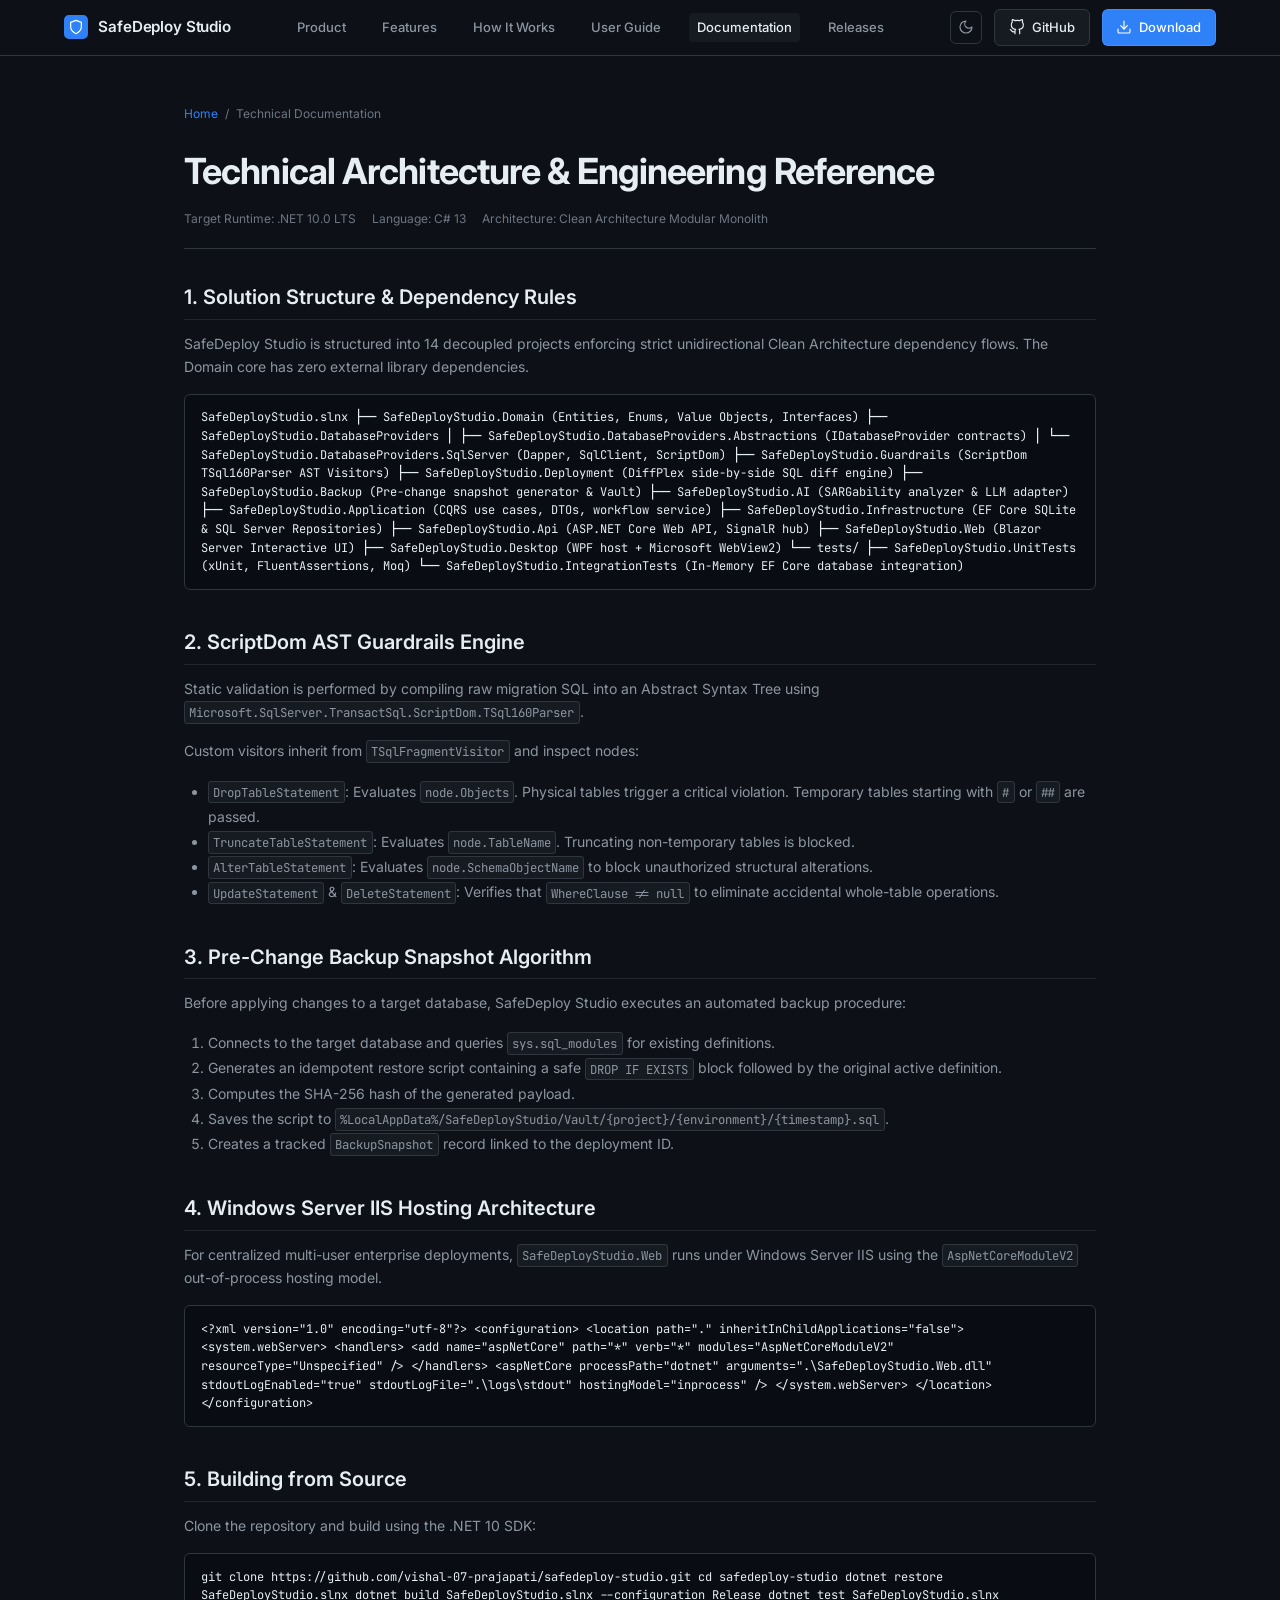
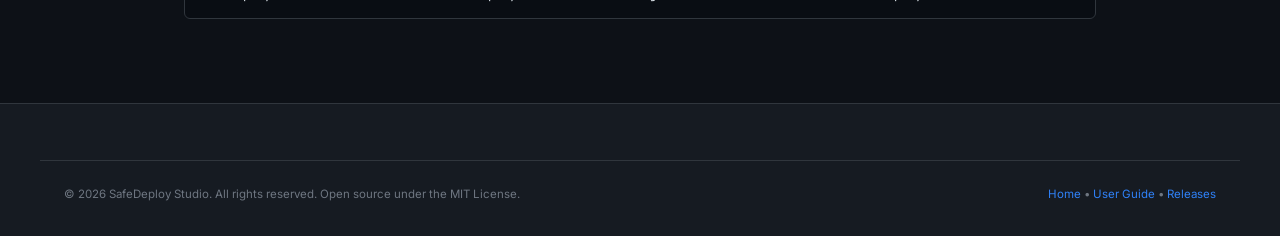
==== docs.html @ 8050bd9c "feat(ui): complete enterprise redesign of SafeDeploy Studio website with user guide, docs, and relea" ====
<!DOCTYPE html>
<html lang="en" data-theme="dark">
<head>
    <meta charset="UTF-8">
    <meta name="viewport" content="width=device-width, initial-scale=1.0">
    <title>SafeDeploy Studio — Technical Architecture & Specifications</title>
    <meta name="description" content="Technical architecture, AST visitor engine, database provider abstraction, and IIS hosting guide for SafeDeploy Studio.">
    <link rel="stylesheet" href="styles.css">
    <link rel="preconnect" href="https://fonts.googleapis.com">
    <link rel="preconnect" href="https://fonts.gstatic.com" crossorigin>
    <link href="https://fonts.googleapis.com/css2?family=Inter:wght@400;500;600;700&family=JetBrains+Mono:wght@400;500;600&display=swap" rel="stylesheet">
</head>
<body>

    <!-- Header Navigation -->
    <header class="navbar">
        <div class="container nav-container">
            <a href="index.html" class="nav-brand">
                <div class="nav-brand-icon">
                    <svg class="icon" viewBox="0 0 24 24"><path d="M12 22s8-4 8-10V5l-8-3-8 3v7c0 6 8 10 8 10z"/></svg>
                </div>
                <span>SafeDeploy Studio</span>
            </a>

            <nav class="nav-links">
                <a href="index.html#overview" class="nav-link">Product</a>
                <a href="index.html#features" class="nav-link">Features</a>
                <a href="index.html#workflow" class="nav-link">How It Works</a>
                <a href="user-guide.html" class="nav-link">User Guide</a>
                <a href="docs.html" class="nav-link active">Documentation</a>
                <a href="releases.html" class="nav-link">Releases</a>
            </nav>

            <div class="nav-actions">
                <button id="themeToggle" class="btn btn-icon" aria-label="Toggle theme">
                    <svg class="icon theme-icon-dark" viewBox="0 0 24 24"><path d="M12 3a6 6 0 0 0 9 9 9 9 0 1 1-9-9Z"/></svg>
                    <svg class="icon theme-icon-light" style="display: none;" viewBox="0 0 24 24"><circle cx="12" cy="12" r="4"/><path d="M12 2v2M12 20v2M4.93 4.93l1.41 1.41M17.66 17.66l1.41 1.41M2 12h2M20 12h2M6.34 17.66l-1.41 1.41M19.07 4.93l-1.41 1.41"/></svg>
                </button>
                <a href="https://github.com/vishal-07-prajapati/safedeploy-studio" target="_blank" rel="noopener noreferrer" class="btn btn-secondary">
                    <svg class="icon" viewBox="0 0 24 24"><path d="M9 19c-5 1.5-5-2.5-7-3m14 6v-3.87a3.37 3.37 0 0 0-.94-2.61c3.14-.35 6.44-1.54 6.44-7A5.44 5.44 0 0 0 20 4.77 5.07 5.07 0 0 0 19.91 1S18.73.65 16 2.48a13.38 13.38 0 0 0-7 0C6.27.65 5.09 1 5.09 1A5.07 5.07 0 0 0 5 4.77a5.44 5.44 0 0 0-1.5 3.78c0 5.42 3.3 6.61 6.44 7A3.37 3.37 0 0 0 9 18.13V22"/></svg>
                    <span>GitHub</span>
                </a>
                <a href="releases.html" class="btn btn-primary">
                    <svg class="icon" viewBox="0 0 24 24"><path d="M21 15v4a2 2 0 0 1-2 2H5a2 2 0 0 1-2-2v-4"/><polyline points="7 10 12 15 17 10"/><line x1="12" y1="15" x2="12" y2="3"/></svg>
                    <span>Download</span>
                </a>
            </div>
        </div>
    </header>

    <!-- Main Container -->
    <div class="container" style="padding: 3rem 1.5rem; max-width: 960px;">
        <div class="breadcrumbs">
            <a href="index.html">Home</a>
            <span>/</span>
            <span>Technical Documentation</span>
        </div>

        <h1 class="article-title" style="font-size: 2.25rem;">Technical Architecture & Engineering Reference</h1>
        <div class="article-meta">
            <span>Target Runtime: .NET 10.0 LTS</span>
            <span>Language: C# 13</span>
            <span>Architecture: Clean Architecture Modular Monolith</span>
        </div>

        <!-- Section 1 -->
        <section id="architecture" class="article-section">
            <h2 class="article-h2">1. Solution Structure & Dependency Rules</h2>
            <p class="article-p">
                SafeDeploy Studio is structured into 14 decoupled projects enforcing strict unidirectional Clean Architecture dependency flows. The Domain core has zero external library dependencies.
            </p>
            <div class="code-block">
SafeDeployStudio.slnx
├── SafeDeployStudio.Domain                   (Entities, Enums, Value Objects, Interfaces)
├── SafeDeployStudio.DatabaseProviders
│   ├── SafeDeployStudio.DatabaseProviders.Abstractions (IDatabaseProvider contracts)
│   └── SafeDeployStudio.DatabaseProviders.SqlServer    (Dapper, SqlClient, ScriptDom)
├── SafeDeployStudio.Guardrails               (ScriptDom TSql160Parser AST Visitors)
├── SafeDeployStudio.Deployment               (DiffPlex side-by-side SQL diff engine)
├── SafeDeployStudio.Backup                   (Pre-change snapshot generator & Vault)
├── SafeDeployStudio.AI                       (SARGability analyzer & LLM adapter)
├── SafeDeployStudio.Application              (CQRS use cases, DTOs, workflow service)
├── SafeDeployStudio.Infrastructure           (EF Core SQLite & SQL Server Repositories)
├── SafeDeployStudio.Api                      (ASP.NET Core Web API, SignalR hub)
├── SafeDeployStudio.Web                      (Blazor Server Interactive UI)
├── SafeDeployStudio.Desktop                  (WPF host + Microsoft WebView2)
└── tests/
    ├── SafeDeployStudio.UnitTests            (xUnit, FluentAssertions, Moq)
    └── SafeDeployStudio.IntegrationTests     (In-Memory EF Core database integration)
            </div>
        </section>

        <!-- Section 2 -->
        <section id="guardrails" class="article-section">
            <h2 class="article-h2">2. ScriptDom AST Guardrails Engine</h2>
            <p class="article-p">
                Static validation is performed by compiling raw migration SQL into an Abstract Syntax Tree using <code>Microsoft.SqlServer.TransactSql.ScriptDom.TSql160Parser</code>.
            </p>
            <p class="article-p">
                Custom visitors inherit from <code>TSqlFragmentVisitor</code> and inspect nodes:
            </p>
            <ul style="margin-left: 1.5rem; color: var(--color-fg-muted); line-height: 1.8; margin-bottom: 1rem;">
                <li><code>DropTableStatement</code>: Evaluates <code>node.Objects</code>. Physical tables trigger a critical violation. Temporary tables starting with <code>#</code> or <code>##</code> are passed.</li>
                <li><code>TruncateTableStatement</code>: Evaluates <code>node.TableName</code>. Truncating non-temporary tables is blocked.</li>
                <li><code>AlterTableStatement</code>: Evaluates <code>node.SchemaObjectName</code> to block unauthorized structural alterations.</li>
                <li><code>UpdateStatement</code> & <code>DeleteStatement</code>: Verifies that <code>WhereClause != null</code> to eliminate accidental whole-table operations.</li>
            </ul>
        </section>

        <!-- Section 3 -->
        <section id="vault" class="article-section">
            <h2 class="article-h2">3. Pre-Change Backup Snapshot Algorithm</h2>
            <p class="article-p">
                Before applying changes to a target database, SafeDeploy Studio executes an automated backup procedure:
            </p>
            <ol style="margin-left: 1.5rem; color: var(--color-fg-muted); line-height: 1.8; margin-bottom: 1rem;">
                <li>Connects to the target database and queries <code>sys.sql_modules</code> for existing definitions.</li>
                <li>Generates an idempotent restore script containing a safe <code>DROP IF EXISTS</code> block followed by the original active definition.</li>
                <li>Computes the SHA-256 hash of the generated payload.</li>
                <li>Saves the script to <code>%LocalAppData%/SafeDeployStudio/Vault/{project}/{environment}/{timestamp}.sql</code>.</li>
                <li>Creates a tracked <code>BackupSnapshot</code> record linked to the deployment ID.</li>
            </ol>
        </section>

        <!-- Section 4 -->
        <section id="iis" class="article-section">
            <h2 class="article-h2">4. Windows Server IIS Hosting Architecture</h2>
            <p class="article-p">
                For centralized multi-user enterprise deployments, <code>SafeDeployStudio.Web</code> runs under Windows Server IIS using the <code>AspNetCoreModuleV2</code> out-of-process hosting model.
            </p>
            <div class="code-block">
&lt;?xml version="1.0" encoding="utf-8"?&gt;
&lt;configuration&gt;
  &lt;location path="." inheritInChildApplications="false"&gt;
    &lt;system.webServer&gt;
      &lt;handlers&gt;
        &lt;add name="aspNetCore" path="*" verb="*" modules="AspNetCoreModuleV2" resourceType="Unspecified" /&gt;
      &lt;/handlers&gt;
      &lt;aspNetCore processPath="dotnet"
                  arguments=".\SafeDeployStudio.Web.dll"
                  stdoutLogEnabled="true"
                  stdoutLogFile=".\logs\stdout"
                  hostingModel="inprocess" /&gt;
    &lt;/system.webServer&gt;
  &lt;/location&gt;
&lt;/configuration&gt;
            </div>
        </section>

        <!-- Section 5 -->
        <section id="build" class="article-section">
            <h2 class="article-h2">5. Building from Source</h2>
            <p class="article-p">
                Clone the repository and build using the .NET 10 SDK:
            </p>
            <div class="code-block">
git clone https://github.com/vishal-07-prajapati/safedeploy-studio.git
cd safedeploy-studio
dotnet restore SafeDeployStudio.slnx
dotnet build SafeDeployStudio.slnx --configuration Release
dotnet test SafeDeployStudio.slnx
            </div>
        </section>
    </div>

    <!-- Footer -->
    <footer class="footer">
        <div class="container footer-bottom">
            <span>&copy; 2026 SafeDeploy Studio. All rights reserved. Open source under the MIT License.</span>
            <span><a href="index.html">Home</a> &bull; <a href="user-guide.html">User Guide</a> &bull; <a href="releases.html">Releases</a></span>
        </div>
    </footer>

    <script src="app.js"></script>
</body>
</html>
---- styles.css ----
/* SafeDeploy Studio — Enterprise Developer Design System */
:root {
    --color-canvas-default: #0d1117;
    --color-canvas-subtle: #161b22;
    --color-canvas-inset: #090d13;
    --color-canvas-elevated: #21262d;
    --color-border-default: #30363d;
    --color-border-muted: #21262d;
    --color-border-subtle: rgba(240, 246, 252, 0.1);
    
    --color-fg-default: #e6edf3;
    --color-fg-muted: #8d96a0;
    --color-fg-subtle: #6e7681;
    
    --color-accent-emphasis: #2f81f7;
    --color-accent-hover: #1f6feb;
    --color-accent-subtle: rgba(56, 139, 253, 0.12);
    
    --color-success-fg: #3fb950;
    --color-success-subtle: rgba(63, 185, 80, 0.12);
    --color-attention-fg: #d29922;
    --color-attention-subtle: rgba(210, 153, 34, 0.12);
    --color-danger-fg: #f85149;
    --color-danger-subtle: rgba(248, 81, 73, 0.12);
    
    --font-sans: 'Inter', -apple-system, BlinkMacSystemFont, "Segoe UI", "Noto Sans", Helvetica, Arial, sans-serif;
    --font-mono: 'Cascadia Code', 'JetBrains Mono', Consolas, "SFMono-Regular", Menlo, monospace;
    
    --header-height: 56px;
    --sidebar-width: 280px;
    --container-max: 1200px;
}

[data-theme="light"] {
    --color-canvas-default: #ffffff;
    --color-canvas-subtle: #f6f8fa;
    --color-canvas-inset: #edf0f4;
    --color-canvas-elevated: #ffffff;
    --color-border-default: #d0d7de;
    --color-border-muted: #eaeef2;
    --color-border-subtle: rgba(31, 35, 40, 0.1);
    
    --color-fg-default: #1f2328;
    --color-fg-muted: #656d76;
    --color-fg-subtle: #8c959f;
    
    --color-accent-emphasis: #0969da;
    --color-accent-hover: #085cc4;
    --color-accent-subtle: rgba(9, 105, 218, 0.1);
    
    --color-success-fg: #1a7f37;
    --color-success-subtle: rgba(26, 127, 55, 0.12);
    --color-attention-fg: #9a6700;
    --color-attention-subtle: rgba(154, 103, 0, 0.12);
    --color-danger-fg: #cf222e;
    --color-danger-subtle: rgba(207, 34, 46, 0.12);
}

* {
    box-sizing: border-box;
    margin: 0;
    padding: 0;
}

body {
    font-family: var(--font-sans);
    background-color: var(--color-canvas-default);
    color: var(--color-fg-default);
    font-size: 14px;
    line-height: 1.6;
    -webkit-font-smoothing: antialiased;
}

a {
    color: var(--color-accent-emphasis);
    text-decoration: none;
    transition: color 0.15s ease;
}
a:hover {
    color: var(--color-accent-hover);
}

.container {
    max-width: var(--container-max);
    margin: 0 auto;
    padding: 0 1.5rem;
}

/* Icons styling */
.icon {
    display: inline-flex;
    align-items: center;
    justify-content: center;
    width: 16px;
    height: 16px;
    stroke: currentColor;
    stroke-width: 1.75;
    stroke-linecap: round;
    stroke-linejoin: round;
    fill: none;
    vertical-align: -0.125em;
    flex-shrink: 0;
}

.icon-lg {
    width: 20px;
    height: 20px;
}

.icon-xl {
    width: 24px;
    height: 24px;
}

/* Top Navigation Bar */
.navbar {
    position: sticky;
    top: 0;
    z-index: 1000;
    height: var(--header-height);
    background-color: var(--color-canvas-default);
    border-bottom: 1px solid var(--color-border-default);
    display: flex;
    align-items: center;
}

.nav-container {
    display: flex;
    align-items: center;
    justify-content: space-between;
    width: 100%;
}

.nav-brand {
    display: flex;
    align-items: center;
    gap: 0.65rem;
    font-weight: 600;
    font-size: 0.95rem;
    color: var(--color-fg-default);
    letter-spacing: -0.01em;
}

.nav-brand-icon {
    width: 24px;
    height: 24px;
    border-radius: 5px;
    background: var(--color-accent-emphasis);
    color: white;
    display: flex;
    align-items: center;
    justify-content: center;
}

.nav-links {
    display: flex;
    align-items: center;
    gap: 1.25rem;
}

.nav-link {
    font-size: 13px;
    font-weight: 500;
    color: var(--color-fg-muted);
    padding: 0.25rem 0.5rem;
    border-radius: 4px;
    transition: all 0.15s ease;
}

.nav-link:hover, .nav-link.active {
    color: var(--color-fg-default);
    background-color: var(--color-canvas-subtle);
}

.nav-actions {
    display: flex;
    align-items: center;
    gap: 0.75rem;
}

/* Buttons */
.btn {
    display: inline-flex;
    align-items: center;
    gap: 0.45rem;
    padding: 0.45rem 0.85rem;
    font-size: 13px;
    font-weight: 500;
    border-radius: 6px;
    border: 1px solid transparent;
    cursor: pointer;
    transition: all 0.15s ease;
    white-space: nowrap;
}

.btn-primary {
    background-color: var(--color-accent-emphasis);
    color: #ffffff;
    border-color: rgba(255, 255, 255, 0.1);
}
.btn-primary:hover {
    background-color: var(--color-accent-hover);
    color: #ffffff;
}

.btn-secondary {
    background-color: var(--color-canvas-subtle);
    border-color: var(--color-border-default);
    color: var(--color-fg-default);
}
.btn-secondary:hover {
    background-color: var(--color-canvas-elevated);
    border-color: var(--color-fg-subtle);
}

.btn-icon {
    padding: 0.45rem;
    border-radius: 6px;
    background: transparent;
    border: 1px solid var(--color-border-default);
    color: var(--color-fg-muted);
}
.btn-icon:hover {
    color: var(--color-fg-default);
    background-color: var(--color-canvas-subtle);
}

/* Badges */
.badge {
    display: inline-flex;
    align-items: center;
    gap: 0.35rem;
    padding: 0.15rem 0.5rem;
    font-size: 11px;
    font-weight: 600;
    border-radius: 4px;
    border: 1px solid transparent;
    text-transform: uppercase;
    letter-spacing: 0.03em;
}

.badge-neutral {
    background-color: var(--color-canvas-subtle);
    border-color: var(--color-border-default);
    color: var(--color-fg-muted);
}

.badge-info {
    background-color: var(--color-accent-subtle);
    border-color: rgba(47, 129, 247, 0.3);
    color: var(--color-accent-emphasis);
}

.badge-success {
    background-color: var(--color-success-subtle);
    border-color: rgba(63, 185, 80, 0.3);
    color: var(--color-success-fg);
}

.badge-danger {
    background-color: var(--color-danger-subtle);
    border-color: rgba(248, 81, 73, 0.3);
    color: var(--color-danger-fg);
}

.badge-attention {
    background-color: var(--color-attention-subtle);
    border-color: rgba(210, 153, 34, 0.3);
    color: var(--color-attention-fg);
}

/* Hero Section */
.hero-section {
    padding: 4.5rem 0 3.5rem;
    border-bottom: 1px solid var(--color-border-default);
}

.hero-grid {
    display: grid;
    grid-template-columns: 1.05fr 0.95fr;
    gap: 3rem;
    align-items: center;
}

.hero-tagline {
    font-size: 11.5px;
    font-weight: 600;
    color: var(--color-accent-emphasis);
    text-transform: uppercase;
    letter-spacing: 0.08em;
    margin-bottom: 0.75rem;
    display: flex;
    align-items: center;
    gap: 0.4rem;
}

.hero-heading {
    font-size: 2.35rem;
    font-weight: 700;
    line-height: 1.2;
    letter-spacing: -0.025em;
    color: var(--color-fg-default);
    margin-bottom: 1rem;
}

.hero-description {
    font-size: 15px;
    color: var(--color-fg-muted);
    line-height: 1.6;
    margin-bottom: 1.75rem;
}

.hero-buttons {
    display: flex;
    align-items: center;
    gap: 0.75rem;
    margin-bottom: 1.5rem;
}

.hero-meta {
    display: flex;
    align-items: center;
    gap: 1.5rem;
    font-size: 12px;
    color: var(--color-fg-subtle);
}

.hero-meta-item {
    display: flex;
    align-items: center;
    gap: 0.4rem;
}

/* Realistic Developer Frame Preview */
.ide-frame {
    background-color: var(--color-canvas-subtle);
    border: 1px solid var(--color-border-default);
    border-radius: 8px;
    overflow: hidden;
    box-shadow: 0 16px 36px rgba(0, 0, 0, 0.35);
    font-size: 12px;
}

.ide-header {
    background-color: var(--color-canvas-inset);
    border-bottom: 1px solid var(--color-border-default);
    padding: 0.5rem 0.85rem;
    display: flex;
    align-items: center;
    justify-content: space-between;
}

.ide-tabs {
    display: flex;
    align-items: center;
    gap: 0.25rem;
}

.ide-tab {
    padding: 0.3rem 0.65rem;
    border-radius: 4px;
    font-size: 11.5px;
    font-family: var(--font-mono);
    color: var(--color-fg-muted);
    background: transparent;
    display: flex;
    align-items: center;
    gap: 0.4rem;
}

.ide-tab.active {
    background-color: var(--color-canvas-subtle);
    color: var(--color-fg-default);
    border: 1px solid var(--color-border-default);
    border-bottom: none;
}

.ide-body {
    padding: 1rem;
    font-family: var(--font-mono);
    font-size: 11.5px;
    line-height: 1.55;
    background-color: var(--color-canvas-inset);
    overflow-x: auto;
}

.ide-status-bar {
    background-color: var(--color-canvas-inset);
    border-top: 1px solid var(--color-border-default);
    padding: 0.35rem 0.85rem;
    display: flex;
    align-items: center;
    justify-content: space-between;
    font-size: 11px;
    color: var(--color-fg-subtle);
}

/* Section Headings */
.section {
    padding: 4rem 0;
    border-bottom: 1px solid var(--color-border-default);
}

.section-header {
    margin-bottom: 2.5rem;
}

.section-label {
    font-size: 11.5px;
    font-weight: 600;
    color: var(--color-accent-emphasis);
    text-transform: uppercase;
    letter-spacing: 0.08em;
    margin-bottom: 0.35rem;
}

.section-title {
    font-size: 1.65rem;
    font-weight: 700;
    letter-spacing: -0.02em;
    color: var(--color-fg-default);
    margin-bottom: 0.5rem;
}

.section-lead {
    font-size: 14.5px;
    color: var(--color-fg-muted);
    max-width: 680px;
}

/* Feature Grid */
.features-grid {
    display: grid;
    grid-template-columns: repeat(3, 1fr);
    gap: 1.25rem;
}

.feature-box {
    background-color: var(--color-canvas-subtle);
    border: 1px solid var(--color-border-default);
    border-radius: 6px;
    padding: 1.25rem;
    display: flex;
    flex-direction: column;
}

.feature-header {
    display: flex;
    align-items: center;
    gap: 0.65rem;
    margin-bottom: 0.65rem;
}

.feature-icon-wrapper {
    width: 28px;
    height: 28px;
    border-radius: 4px;
    background-color: var(--color-canvas-elevated);
    border: 1px solid var(--color-border-default);
    display: flex;
    align-items: center;
    justify-content: center;
    color: var(--color-fg-default);
}

.feature-title {
    font-size: 13.5px;
    font-weight: 600;
    color: var(--color-fg-default);
}

.feature-body {
    font-size: 13px;
    color: var(--color-fg-muted);
    line-height: 1.55;
    flex: 1;
}

.feature-footer {
    margin-top: 1rem;
    font-size: 11.5px;
    font-family: var(--font-mono);
    color: var(--color-fg-subtle);
}

/* Process Timeline (6-Step Deployment Lifecycle) */
.lifecycle-list {
    display: grid;
    grid-template-columns: repeat(6, 1fr);
    gap: 1rem;
    position: relative;
}

.lifecycle-item {
    background-color: var(--color-canvas-subtle);
    border: 1px solid var(--color-border-default);
    border-radius: 6px;
    padding: 1.15rem 0.95rem;
    position: relative;
    display: flex;
    flex-direction: column;
}

.lifecycle-step-num {
    font-size: 11px;
    font-weight: 700;
    font-family: var(--font-mono);
    color: var(--color-accent-emphasis);
    margin-bottom: 0.5rem;
}

.lifecycle-step-name {
    font-size: 13px;
    font-weight: 600;
    color: var(--color-fg-default);
    margin-bottom: 0.35rem;
}

.lifecycle-step-desc {
    font-size: 12px;
    color: var(--color-fg-muted);
    line-height: 1.5;
}

/* Documentation Layout (Two Column) */
.docs-layout {
    display: grid;
    grid-template-columns: var(--sidebar-width) 1fr;
    min-height: calc(100vh - var(--header-height));
}

.docs-sidebar {
    background-color: var(--color-canvas-subtle);
    border-right: 1px solid var(--color-border-default);
    padding: 1.5rem 1rem;
    position: sticky;
    top: var(--header-height);
    height: calc(100vh - var(--header-height));
    overflow-y: auto;
}

.docs-search {
    margin-bottom: 1.25rem;
    position: relative;
}

.docs-search-input {
    width: 100%;
    padding: 0.45rem 0.65rem 0.45rem 2rem;
    font-size: 12.5px;
    background-color: var(--color-canvas-default);
    border: 1px solid var(--color-border-default);
    border-radius: 5px;
    color: var(--color-fg-default);
    outline: none;
}

.docs-search-input:focus {
    border-color: var(--color-accent-emphasis);
}

.docs-search-icon {
    position: absolute;
    left: 0.65rem;
    top: 50%;
    transform: translateY(-50%);
    color: var(--color-fg-subtle);
}

.docs-nav-group {
    margin-bottom: 1.25rem;
}

.docs-group-title {
    font-size: 11px;
    font-weight: 600;
    color: var(--color-fg-subtle);
    text-transform: uppercase;
    letter-spacing: 0.05em;
    padding: 0.35rem 0.5rem;
}

.docs-nav-item {
    display: flex;
    align-items: center;
    gap: 0.5rem;
    padding: 0.35rem 0.5rem;
    font-size: 12.5px;
    color: var(--color-fg-muted);
    border-radius: 4px;
    margin-bottom: 0.15rem;
    cursor: pointer;
    transition: all 0.1s ease;
}

.docs-nav-item:hover {
    color: var(--color-fg-default);
    background-color: var(--color-canvas-elevated);
}

.docs-nav-item.active {
    color: var(--color-accent-emphasis);
    font-weight: 600;
    background-color: var(--color-accent-subtle);
}

.docs-content {
    padding: 2.5rem 3rem;
    max-width: 860px;
}

.breadcrumbs {
    display: flex;
    align-items: center;
    gap: 0.45rem;
    font-size: 12px;
    color: var(--color-fg-subtle);
    margin-bottom: 1.25rem;
}

.article-title {
    font-size: 1.85rem;
    font-weight: 700;
    letter-spacing: -0.025em;
    color: var(--color-fg-default);
    margin-bottom: 0.5rem;
}

.article-meta {
    display: flex;
    align-items: center;
    gap: 1rem;
    font-size: 12px;
    color: var(--color-fg-subtle);
    padding-bottom: 1.25rem;
    border-bottom: 1px solid var(--color-border-default);
    margin-bottom: 2rem;
}

.article-section {
    margin-bottom: 2.25rem;
}

.article-h2 {
    font-size: 1.25rem;
    font-weight: 600;
    color: var(--color-fg-default);
    margin-bottom: 0.75rem;
    padding-bottom: 0.35rem;
    border-bottom: 1px solid var(--color-border-muted);
}

.article-h3 {
    font-size: 14px;
    font-weight: 600;
    color: var(--color-fg-default);
    margin: 1.25rem 0 0.5rem;
}

.article-p {
    color: var(--color-fg-muted);
    line-height: 1.65;
    margin-bottom: 1rem;
}

.callout {
    padding: 0.85rem 1rem;
    border-radius: 6px;
    border-left: 3px solid;
    background-color: var(--color-canvas-subtle);
    margin: 1.25rem 0;
    font-size: 13px;
    line-height: 1.55;
}

.callout-info {
    border-color: var(--color-accent-emphasis);
    color: var(--color-fg-default);
}

.callout-warning {
    border-color: var(--color-attention-fg);
    color: var(--color-fg-default);
}

.callout-danger {
    border-color: var(--color-danger-fg);
    color: var(--color-fg-default);
}

/* Code Blocks */
.code-block {
    background-color: var(--color-canvas-inset);
    border: 1px solid var(--color-border-default);
    border-radius: 6px;
    padding: 0.85rem 1rem;
    font-family: var(--font-mono);
    font-size: 12px;
    line-height: 1.55;
    overflow-x: auto;
    margin: 1rem 0;
    color: var(--color-fg-default);
    position: relative;
}

.code-header {
    display: flex;
    justify-content: space-between;
    align-items: center;
    border-bottom: 1px solid var(--color-border-default);
    padding: 0.35rem 0.85rem;
    background-color: var(--color-canvas-subtle);
    font-size: 11px;
    color: var(--color-fg-subtle);
}

code {
    font-family: var(--font-mono);
    font-size: 0.88em;
    padding: 0.15em 0.35em;
    border-radius: 3px;
    background-color: var(--color-canvas-subtle);
    border: 1px solid var(--color-border-default);
}

/* Data Tables */
.table-wrapper {
    width: 100%;
    overflow-x: auto;
    border: 1px solid var(--color-border-default);
    border-radius: 6px;
    margin: 1.25rem 0;
}

table.spec-table {
    width: 100%;
    border-collapse: collapse;
    font-size: 12.5px;
}

table.spec-table th {
    text-align: left;
    padding: 0.65rem 0.85rem;
    background-color: var(--color-canvas-subtle);
    border-bottom: 1px solid var(--color-border-default);
    font-weight: 600;
    color: var(--color-fg-default);
}

table.spec-table td {
    padding: 0.65rem 0.85rem;
    border-bottom: 1px solid var(--color-border-muted);
    color: var(--color-fg-muted);
}

table.spec-table tr:last-child td {
    border-bottom: none;
}

/* Releases Page Components */
.release-card {
    background-color: var(--color-canvas-subtle);
    border: 1px solid var(--color-border-default);
    border-radius: 8px;
    padding: 1.75rem;
    margin-bottom: 1.75rem;
}

.release-header {
    display: flex;
    justify-content: space-between;
    align-items: flex-start;
    padding-bottom: 1rem;
    border-bottom: 1px solid var(--color-border-default);
    margin-bottom: 1.25rem;
}

.release-version {
    font-size: 1.35rem;
    font-weight: 700;
    color: var(--color-fg-default);
}

.release-tag {
    font-size: 11.5px;
    font-family: var(--font-mono);
    color: var(--color-fg-subtle);
}

.download-grid {
    display: grid;
    grid-template-columns: 1fr 1fr;
    gap: 1.25rem;
    margin-top: 1.25rem;
}

.download-item {
    background-color: var(--color-canvas-inset);
    border: 1px solid var(--color-border-default);
    border-radius: 6px;
    padding: 1.25rem;
    display: flex;
    flex-direction: column;
}

.download-title {
    font-size: 14px;
    font-weight: 600;
    color: var(--color-fg-default);
    margin-bottom: 0.25rem;
}

.download-desc {
    font-size: 12px;
    color: var(--color-fg-muted);
    margin-bottom: 1rem;
    flex: 1;
}

.checksum-box {
    background-color: var(--color-canvas-default);
    border: 1px solid var(--color-border-default);
    border-radius: 4px;
    padding: 0.45rem 0.65rem;
    font-family: var(--font-mono);
    font-size: 11px;
    color: var(--color-fg-subtle);
    word-break: break-all;
    margin-top: 0.75rem;
    display: flex;
    align-items: center;
    justify-content: space-between;
}

/* Footer */
.footer {
    background-color: var(--color-canvas-subtle);
    border-top: 1px solid var(--color-border-default);
    padding: 3.5rem 0 2rem;
    font-size: 12.5px;
}

.footer-grid {
    display: grid;
    grid-template-columns: 2fr 1fr 1fr 1fr;
    gap: 2.5rem;
    margin-bottom: 2.5rem;
}

.footer-col-title {
    font-size: 12px;
    font-weight: 600;
    color: var(--color-fg-default);
    text-transform: uppercase;
    letter-spacing: 0.05em;
    margin-bottom: 0.85rem;
}

.footer-links {
    list-style: none;
    display: flex;
    flex-direction: column;
    gap: 0.5rem;
}

.footer-link {
    color: var(--color-fg-muted);
    font-size: 12.5px;
}

.footer-link:hover {
    color: var(--color-fg-default);
}

.footer-bottom {
    padding-top: 1.5rem;
    border-top: 1px solid var(--color-border-default);
    display: flex;
    justify-content: space-between;
    align-items: center;
    color: var(--color-fg-subtle);
    font-size: 11.5px;
}

/* Mobile & Responsive */
@media (max-width: 900px) {
    .hero-grid {
        grid-template-columns: 1fr;
        gap: 2rem;
    }
    .features-grid {
        grid-template-columns: 1fr;
    }
    .lifecycle-list {
        grid-template-columns: 1fr 1fr;
    }
    .docs-layout {
        grid-template-columns: 1fr;
    }
    .docs-sidebar {
        position: static;
        height: auto;
        border-right: none;
        border-bottom: 1px solid var(--color-border-default);
    }
    .footer-grid {
        grid-template-columns: 1fr 1fr;
    }
    .download-grid {
        grid-template-columns: 1fr;
    }
}
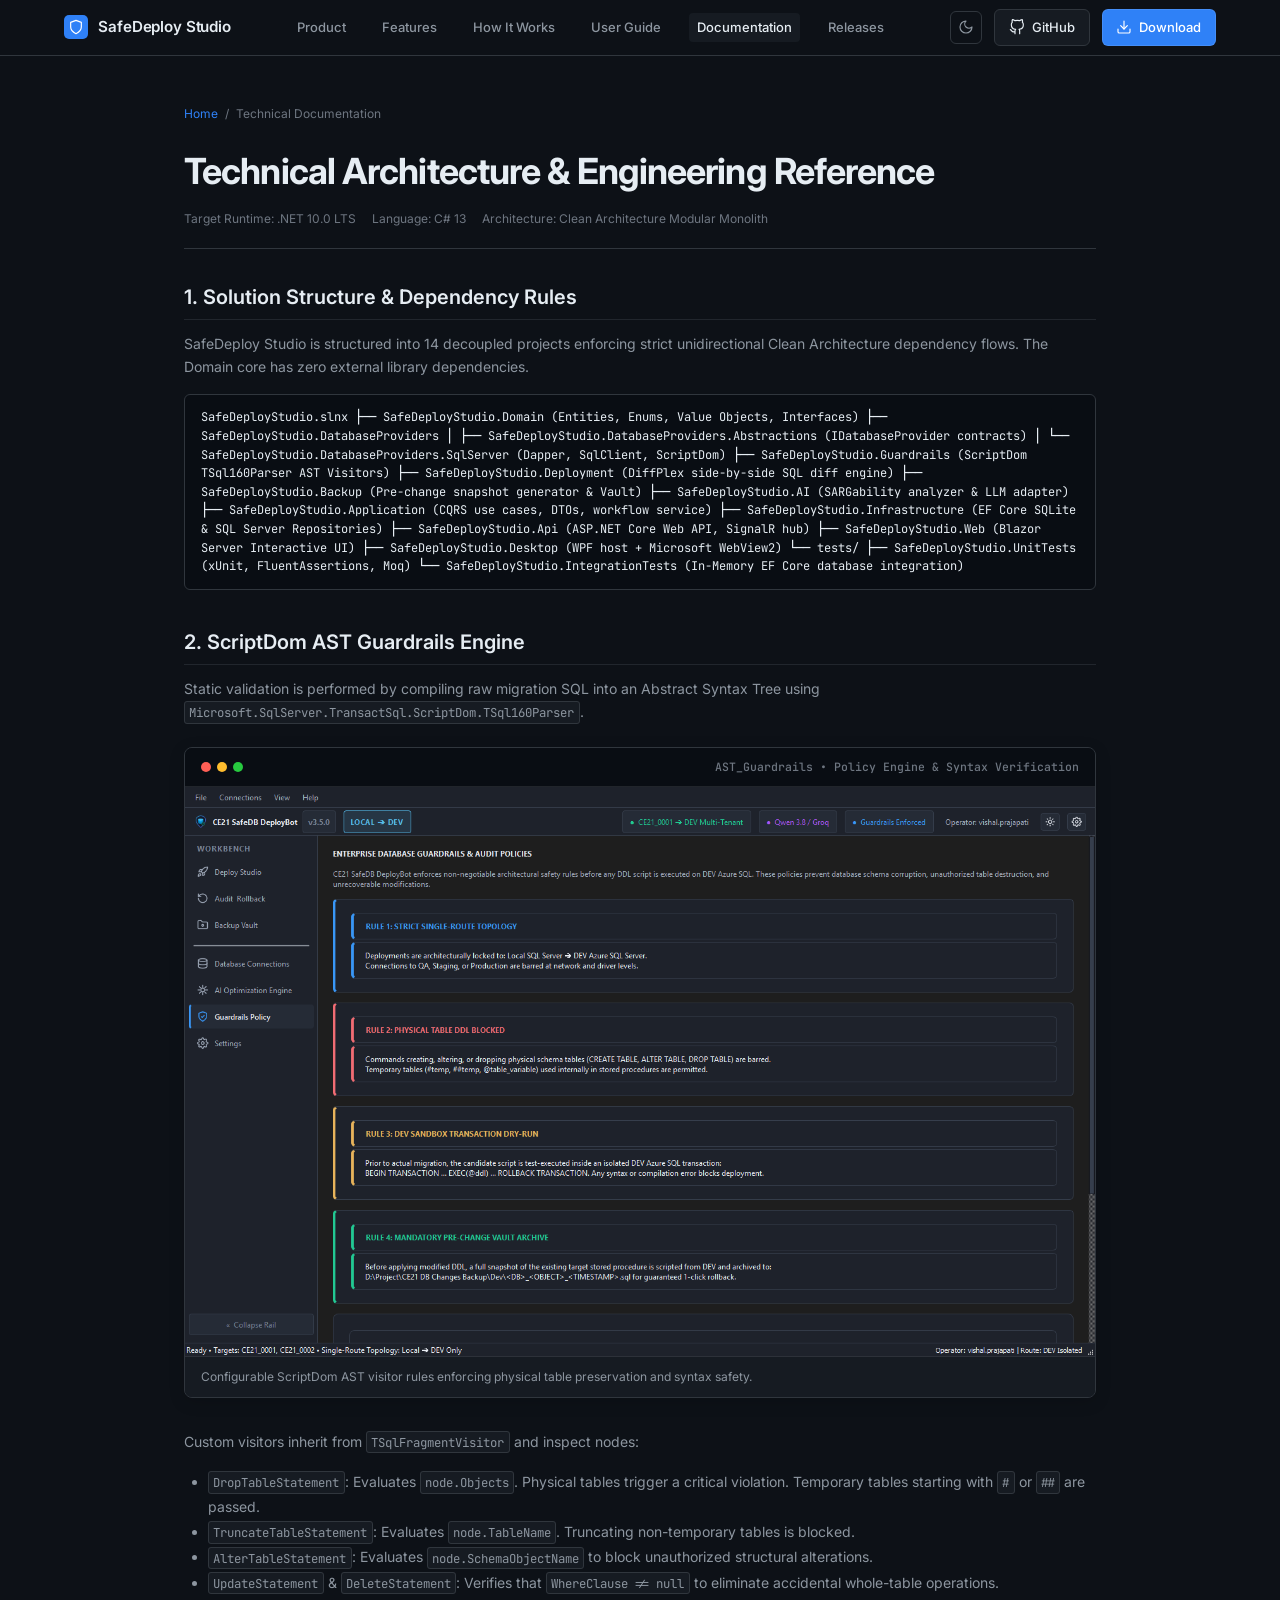
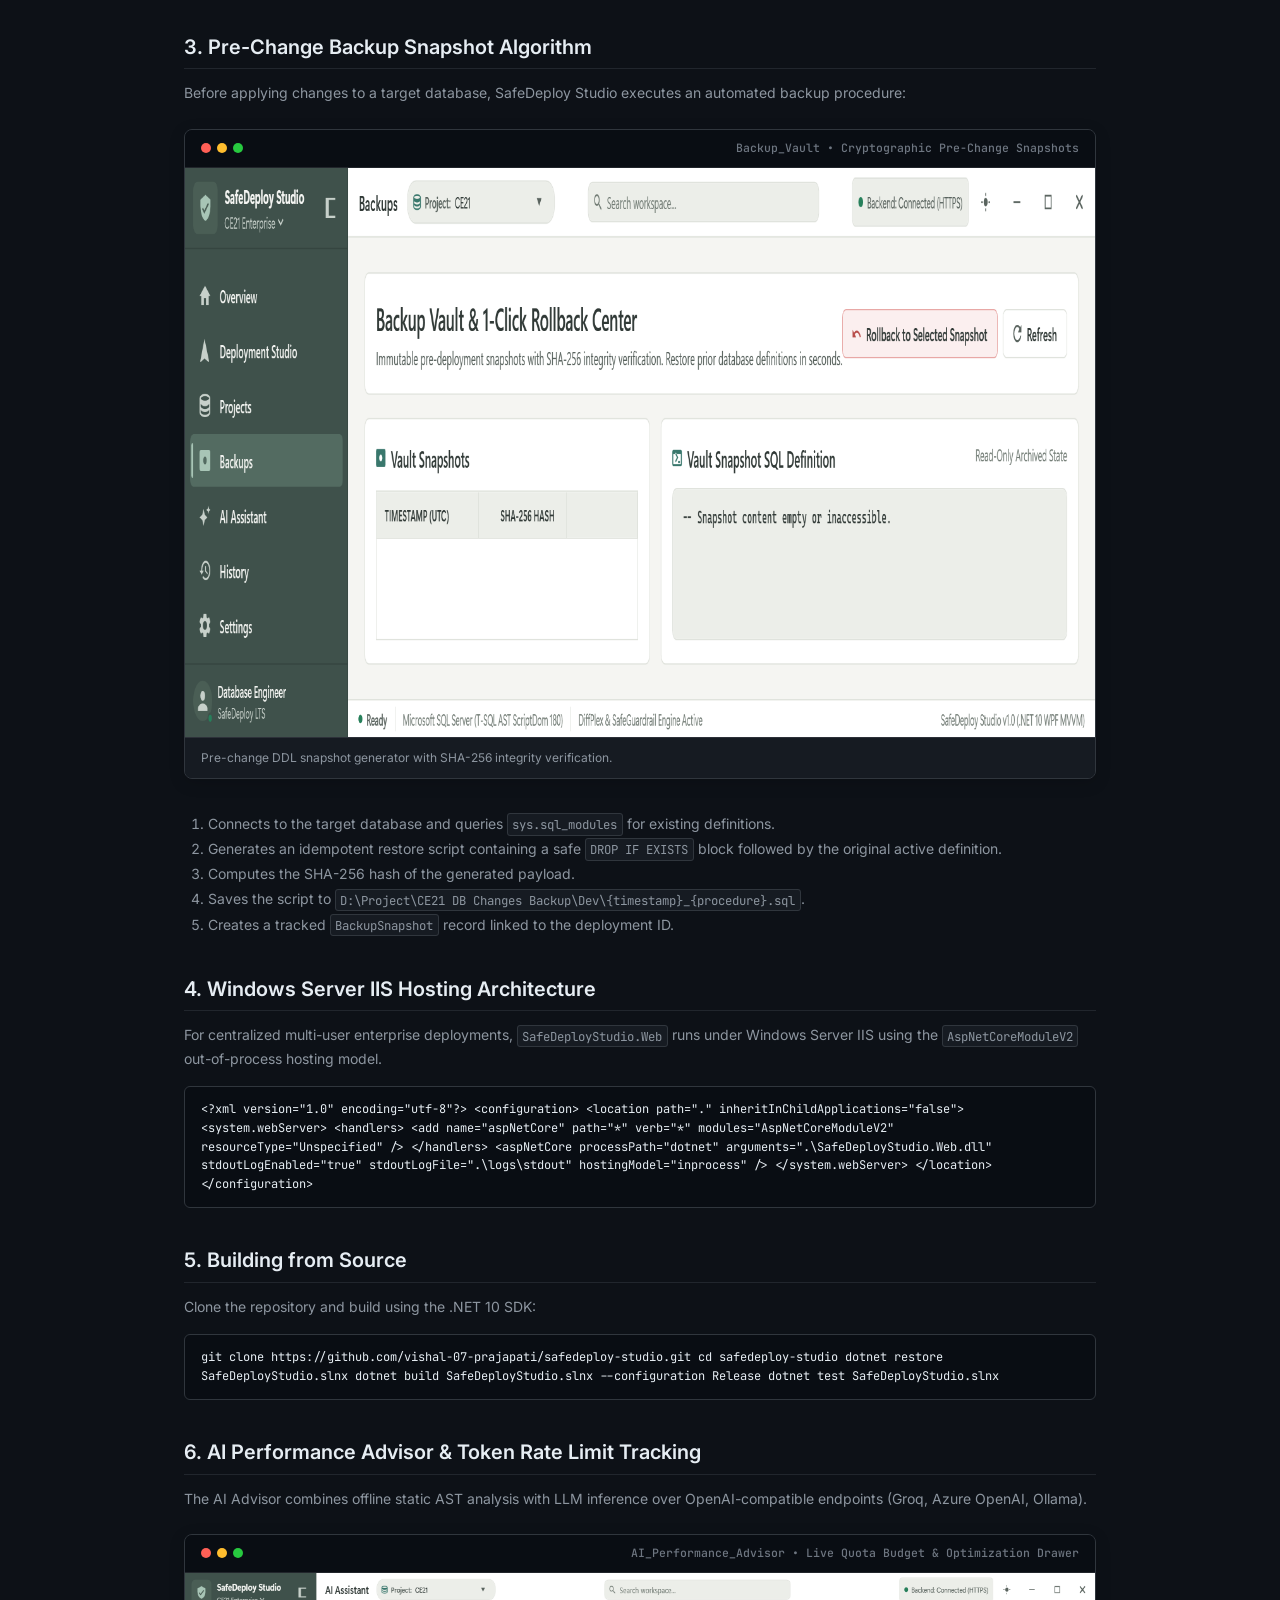
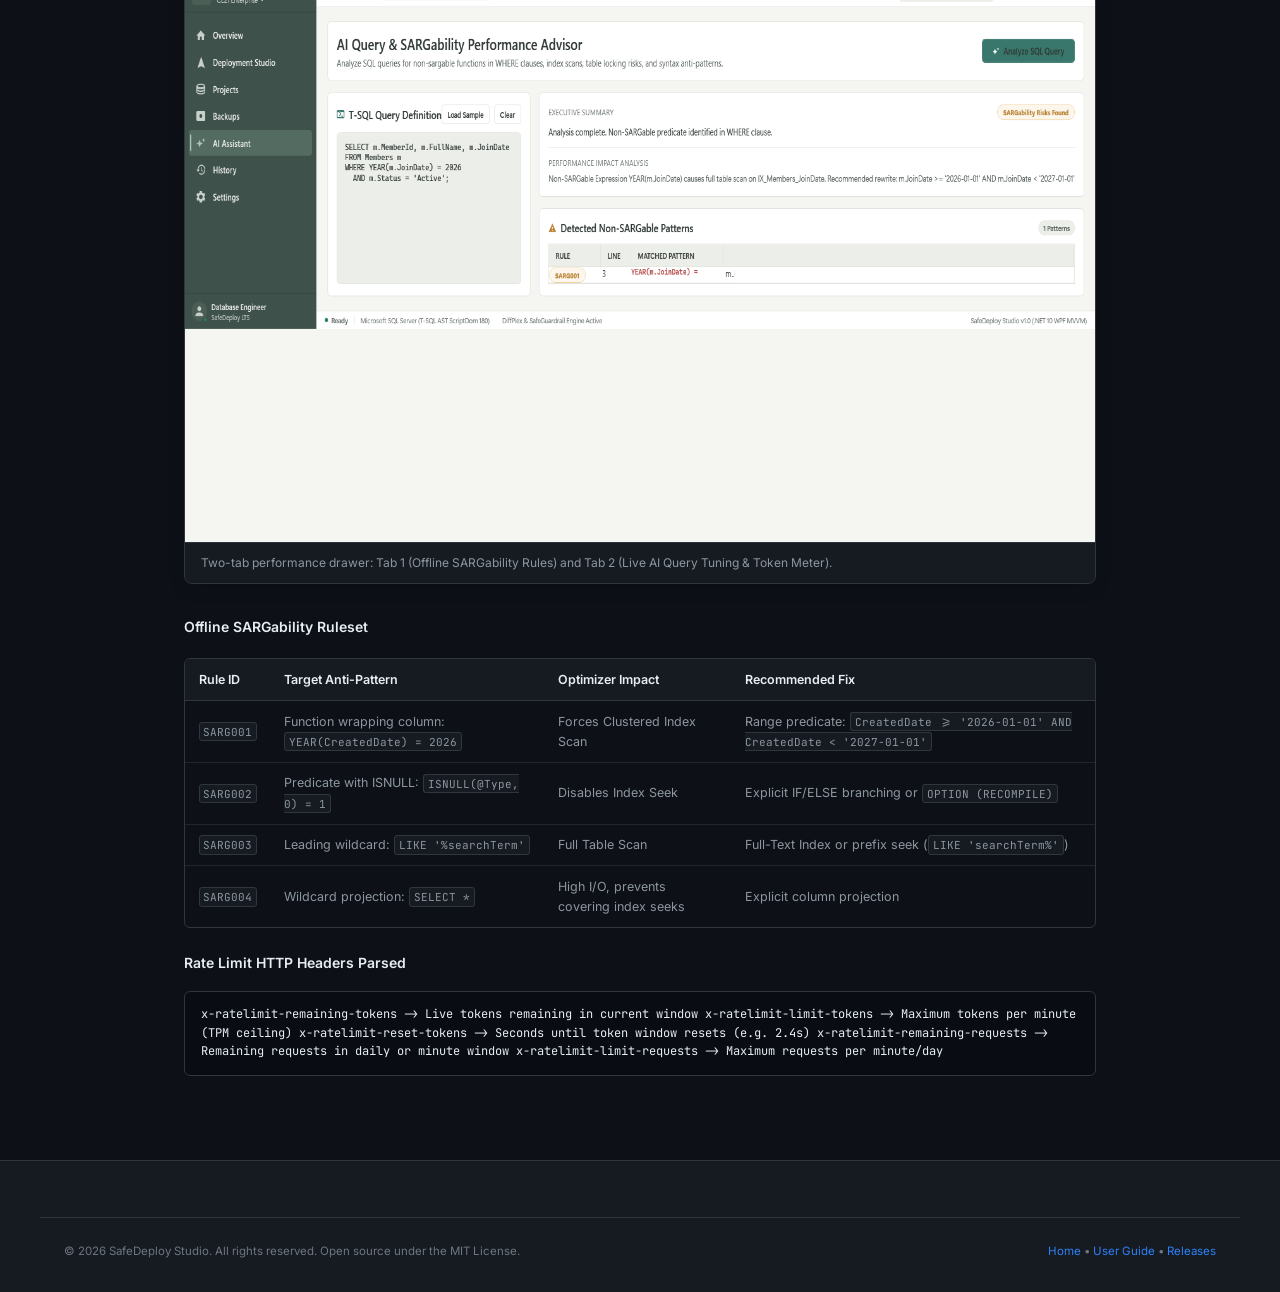
==== commit 7b9cbce4: "feat(docs): add high-res screenshots and complete all 17 operational user guides" ====
--- a/docs.html
+++ b/docs.html
@@ -96,6 +96,22 @@
             <p class="article-p">
                 Static validation is performed by compiling raw migration SQL into an Abstract Syntax Tree using <code>Microsoft.SqlServer.TransactSql.ScriptDom.TSql160Parser</code>.
             </p>
+
+            <div class="screenshot-container">
+                <div class="screenshot-header">
+                    <div class="screenshot-dots">
+                        <div class="screenshot-dot dot-red"></div>
+                        <div class="screenshot-dot dot-yellow"></div>
+                        <div class="screenshot-dot dot-green"></div>
+                    </div>
+                    <span class="screenshot-title">AST_Guardrails &bull; Policy Engine &amp; Syntax Verification</span>
+                </div>
+                <img src="assets/img/06_guardrails_policy_dark.png" alt="ScriptDom Guardrails Engine" class="screenshot-img" />
+                <div class="screenshot-caption">
+                    <span>Configurable ScriptDom AST visitor rules enforcing physical table preservation and syntax safety.</span>
+                </div>
+            </div>
+
             <p class="article-p">
                 Custom visitors inherit from <code>TSqlFragmentVisitor</code> and inspect nodes:
             </p>
@@ -103,7 +119,7 @@
                 <li><code>DropTableStatement</code>: Evaluates <code>node.Objects</code>. Physical tables trigger a critical violation. Temporary tables starting with <code>#</code> or <code>##</code> are passed.</li>
                 <li><code>TruncateTableStatement</code>: Evaluates <code>node.TableName</code>. Truncating non-temporary tables is blocked.</li>
                 <li><code>AlterTableStatement</code>: Evaluates <code>node.SchemaObjectName</code> to block unauthorized structural alterations.</li>
-                <li><code>UpdateStatement</code> & <code>DeleteStatement</code>: Verifies that <code>WhereClause != null</code> to eliminate accidental whole-table operations.</li>
+                <li><code>UpdateStatement</code> &amp; <code>DeleteStatement</code>: Verifies that <code>WhereClause != null</code> to eliminate accidental whole-table operations.</li>
             </ul>
         </section>
 
@@ -113,11 +129,27 @@
             <p class="article-p">
                 Before applying changes to a target database, SafeDeploy Studio executes an automated backup procedure:
             </p>
+
+            <div class="screenshot-container">
+                <div class="screenshot-header">
+                    <div class="screenshot-dots">
+                        <div class="screenshot-dot dot-red"></div>
+                        <div class="screenshot-dot dot-yellow"></div>
+                        <div class="screenshot-dot dot-green"></div>
+                    </div>
+                    <span class="screenshot-title">Backup_Vault &bull; Cryptographic Pre-Change Snapshots</span>
+                </div>
+                <img src="assets/img/slack_06_backup_vault.png" alt="Pre-Change Backup Vault" class="screenshot-img" />
+                <div class="screenshot-caption">
+                    <span>Pre-change DDL snapshot generator with SHA-256 integrity verification.</span>
+                </div>
+            </div>
+
             <ol style="margin-left: 1.5rem; color: var(--color-fg-muted); line-height: 1.8; margin-bottom: 1rem;">
                 <li>Connects to the target database and queries <code>sys.sql_modules</code> for existing definitions.</li>
                 <li>Generates an idempotent restore script containing a safe <code>DROP IF EXISTS</code> block followed by the original active definition.</li>
                 <li>Computes the SHA-256 hash of the generated payload.</li>
-                <li>Saves the script to <code>%LocalAppData%/SafeDeployStudio/Vault/{project}/{environment}/{timestamp}.sql</code>.</li>
+                <li>Saves the script to <code>D:\Project\CE21 DB Changes Backup\Dev\{timestamp}_{procedure}.sql</code>.</li>
                 <li>Creates a tracked <code>BackupSnapshot</code> record linked to the deployment ID.</li>
             </ol>
         </section>
@@ -161,6 +193,78 @@
 dotnet test SafeDeployStudio.slnx
             </div>
         </section>
+
+        <!-- Section 6: AI Performance Advisor & Rate Limit Rate Tracking -->
+        <section id="ai-advisor" class="article-section">
+            <h2 class="article-h2">6. AI Performance Advisor &amp; Token Rate Limit Tracking</h2>
+            <p class="article-p">
+                The AI Advisor combines offline static AST analysis with LLM inference over OpenAI-compatible endpoints (Groq, Azure OpenAI, Ollama).
+            </p>
+
+            <div class="screenshot-container">
+                <div class="screenshot-header">
+                    <div class="screenshot-dots">
+                        <div class="screenshot-dot dot-red"></div>
+                        <div class="screenshot-dot dot-yellow"></div>
+                        <div class="screenshot-dot dot-green"></div>
+                    </div>
+                    <span class="screenshot-title">AI_Performance_Advisor &bull; Live Quota Budget &amp; Optimization Drawer</span>
+                </div>
+                <img src="assets/img/slack_07_ai_assistant.png" alt="AI Performance Advisor Specifications" class="screenshot-img" />
+                <div class="screenshot-caption">
+                    <span>Two-tab performance drawer: Tab 1 (Offline SARGability Rules) and Tab 2 (Live AI Query Tuning &amp; Token Meter).</span>
+                </div>
+            </div>
+
+            <h3 class="article-h3">Offline SARGability Ruleset</h3>
+            <div class="table-wrapper">
+                <table class="spec-table">
+                    <thead>
+                        <tr>
+                            <th>Rule ID</th>
+                            <th>Target Anti-Pattern</th>
+                            <th>Optimizer Impact</th>
+                            <th>Recommended Fix</th>
+                        </tr>
+                    </thead>
+                    <tbody>
+                        <tr>
+                            <td><code>SARG001</code></td>
+                            <td>Function wrapping column: <code>YEAR(CreatedDate) = 2026</code></td>
+                            <td>Forces Clustered Index Scan</td>
+                            <td>Range predicate: <code>CreatedDate &gt;= '2026-01-01' AND CreatedDate &lt; '2027-01-01'</code></td>
+                        </tr>
+                        <tr>
+                            <td><code>SARG002</code></td>
+                            <td>Predicate with ISNULL: <code>ISNULL(@Type, 0) = 1</code></td>
+                            <td>Disables Index Seek</td>
+                            <td>Explicit IF/ELSE branching or <code>OPTION (RECOMPILE)</code></td>
+                        </tr>
+                        <tr>
+                            <td><code>SARG003</code></td>
+                            <td>Leading wildcard: <code>LIKE '%searchTerm'</code></td>
+                            <td>Full Table Scan</td>
+                            <td>Full-Text Index or prefix seek (<code>LIKE 'searchTerm%'</code>)</td>
+                        </tr>
+                        <tr>
+                            <td><code>SARG004</code></td>
+                            <td>Wildcard projection: <code>SELECT *</code></td>
+                            <td>High I/O, prevents covering index seeks</td>
+                            <td>Explicit column projection</td>
+                        </tr>
+                    </tbody>
+                </table>
+            </div>
+
+            <h3 class="article-h3" style="margin-top: 1.5rem;">Rate Limit HTTP Headers Parsed</h3>
+            <div class="code-block">
+x-ratelimit-remaining-tokens    -> Live tokens remaining in current window
+x-ratelimit-limit-tokens        -> Maximum tokens per minute (TPM ceiling)
+x-ratelimit-reset-tokens        -> Seconds until token window resets (e.g. 2.4s)
+x-ratelimit-remaining-requests  -> Remaining requests in daily or minute window
+x-ratelimit-limit-requests      -> Maximum requests per minute/day
+            </div>
+        </section>
     </div>
 
     <!-- Footer -->
--- a/styles.css
+++ b/styles.css
@@ -910,3 +910,105 @@
         grid-template-columns: 1fr;
     }
 }
+
+/* ==========================================================================
+   Interactive Screenshot & Visual Showcase Styles
+   ========================================================================== */
+.screenshot-container {
+    margin: 1.5rem 0 2rem 0;
+    border-radius: 8px;
+    border: 1px solid var(--color-border-default);
+    background-color: var(--color-canvas-subtle);
+    overflow: hidden;
+    box-shadow: 0 4px 16px rgba(0, 0, 0, 0.15);
+    transition: transform 0.2s ease, box-shadow 0.2s ease;
+}
+
+.screenshot-container:hover {
+    box-shadow: 0 8px 24px rgba(0, 0, 0, 0.25);
+}
+
+.screenshot-header {
+    display: flex;
+    align-items: center;
+    justify-content: space-between;
+    padding: 0.6rem 1rem;
+    background-color: var(--color-canvas-inset);
+    border-bottom: 1px solid var(--color-border-subtle);
+    font-size: 12px;
+    color: var(--color-fg-muted);
+}
+
+.screenshot-dots {
+    display: flex;
+    gap: 6px;
+    align-items: center;
+}
+
+.screenshot-dot {
+    width: 10px;
+    height: 10px;
+    border-radius: 50%;
+}
+.dot-red { background-color: #ff5f56; }
+.dot-yellow { background-color: #ffbd2e; }
+.dot-green { background-color: #27c93f; }
+
+.screenshot-title {
+    font-family: 'JetBrains Mono', monospace;
+    font-size: 11.5px;
+    font-weight: 500;
+    color: var(--color-fg-subtle);
+}
+
+.screenshot-img {
+    display: block;
+    width: 100%;
+    height: auto;
+    border: 0;
+    border-radius: 0;
+}
+
+.screenshot-caption {
+    padding: 0.65rem 1rem;
+    font-size: 12px;
+    color: var(--color-fg-muted);
+    background-color: var(--color-canvas-subtle);
+    border-top: 1px solid var(--color-border-subtle);
+    display: flex;
+    align-items: center;
+    justify-content: space-between;
+    flex-wrap: wrap;
+    gap: 0.5rem;
+}
+
+.screenshot-badge {
+    display: inline-block;
+    padding: 0.15rem 0.55rem;
+    border-radius: 12px;
+    font-size: 11px;
+    font-weight: 600;
+    background-color: var(--color-accent-subtle);
+    color: var(--color-accent-fg);
+}
+
+.screenshot-grid {
+    display: grid;
+    grid-template-columns: repeat(auto-fit, minmax(360px, 1fr));
+    gap: 1.5rem;
+    margin: 1.5rem 0;
+}
+
+.feature-step-pill {
+    display: inline-flex;
+    align-items: center;
+    gap: 0.4rem;
+    padding: 0.2rem 0.6rem;
+    background-color: var(--color-canvas-inset);
+    border: 1px solid var(--color-border-subtle);
+    border-radius: 4px;
+    font-size: 11.5px;
+    font-weight: 600;
+    color: var(--color-accent-fg);
+    margin-bottom: 0.5rem;
+}
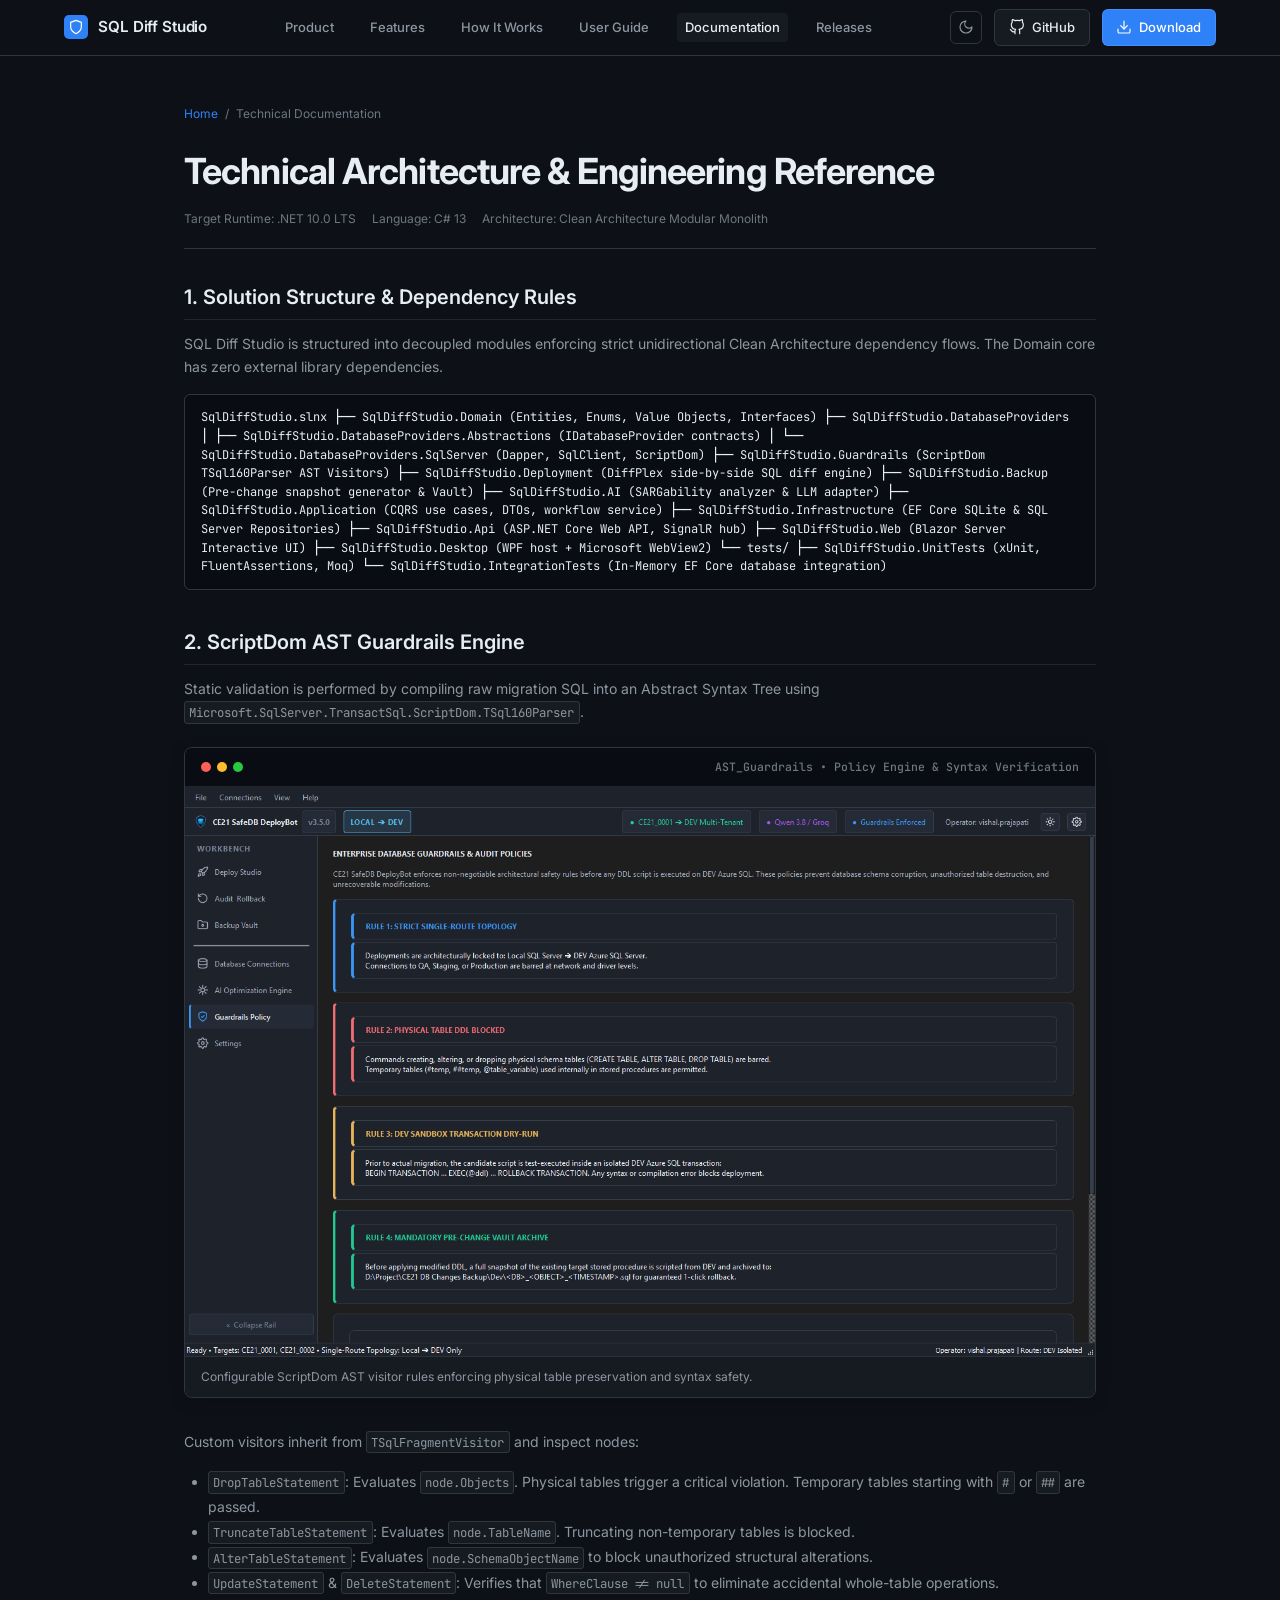
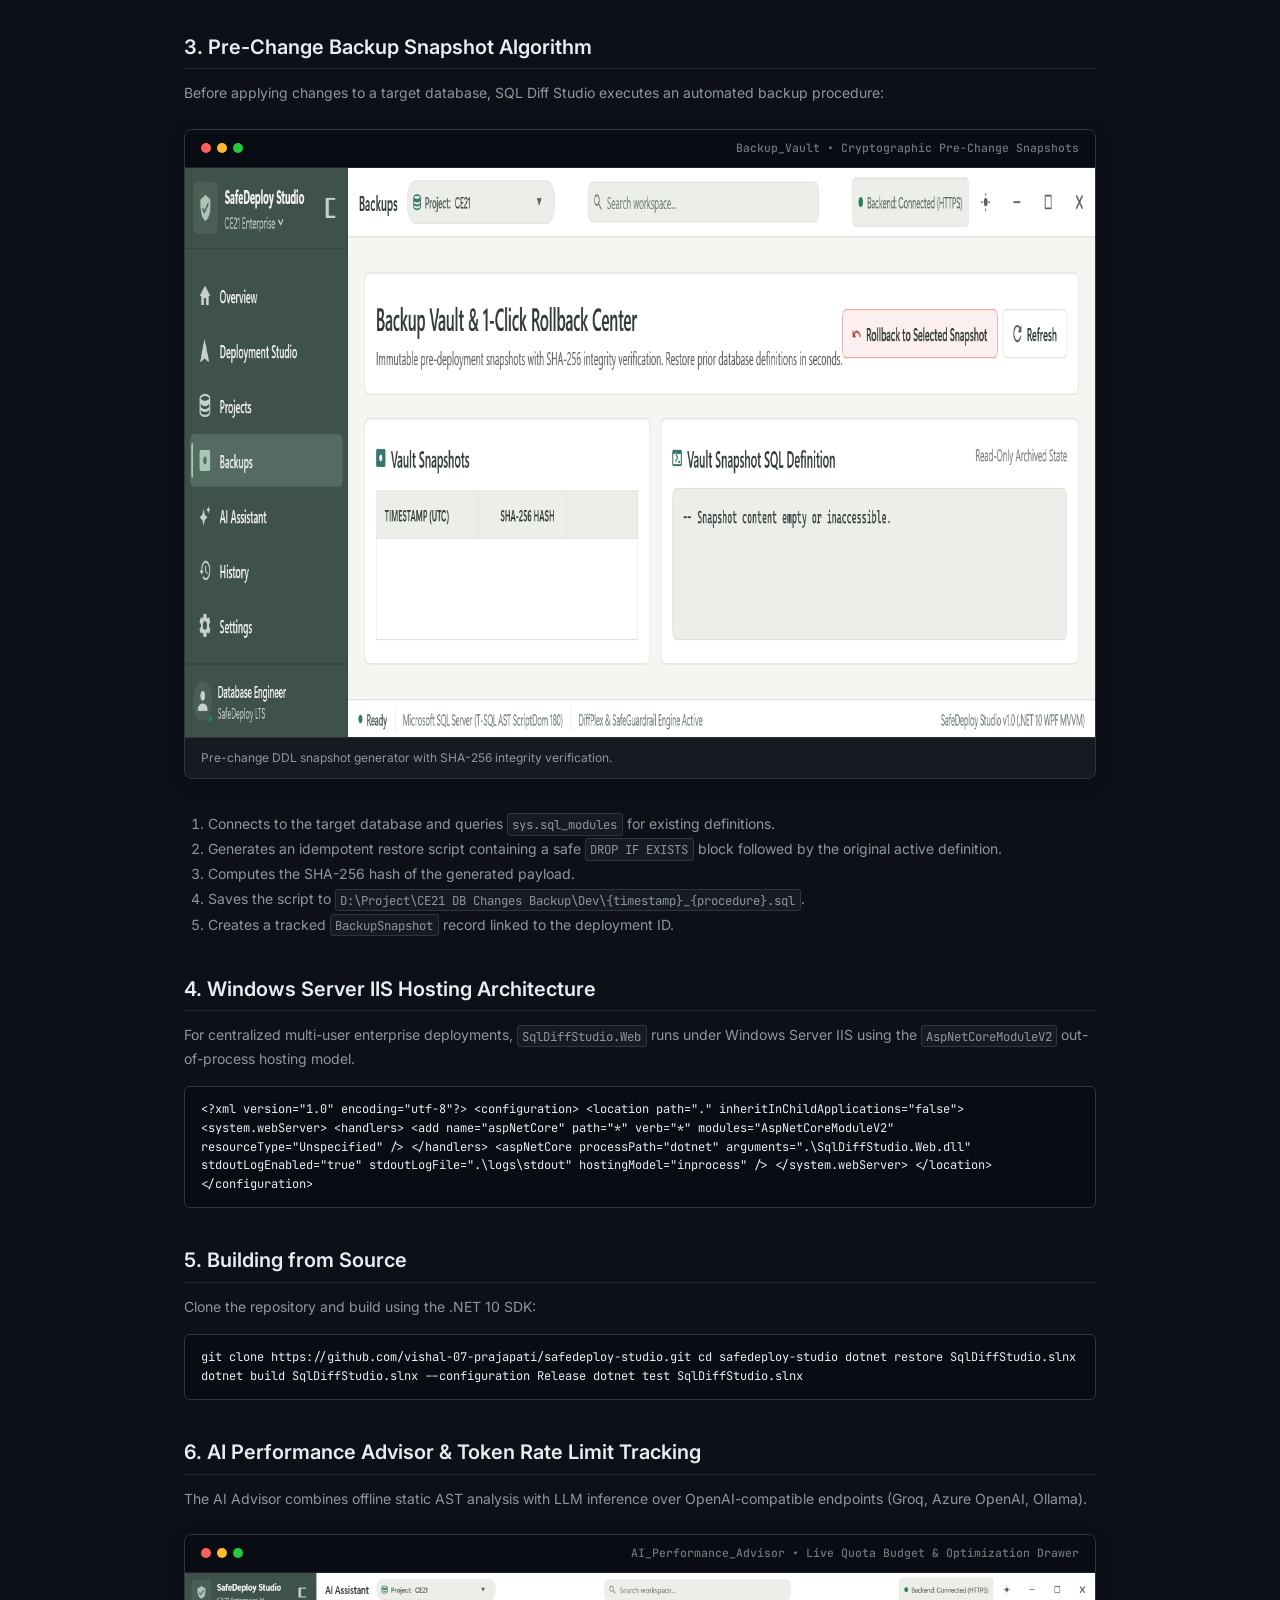
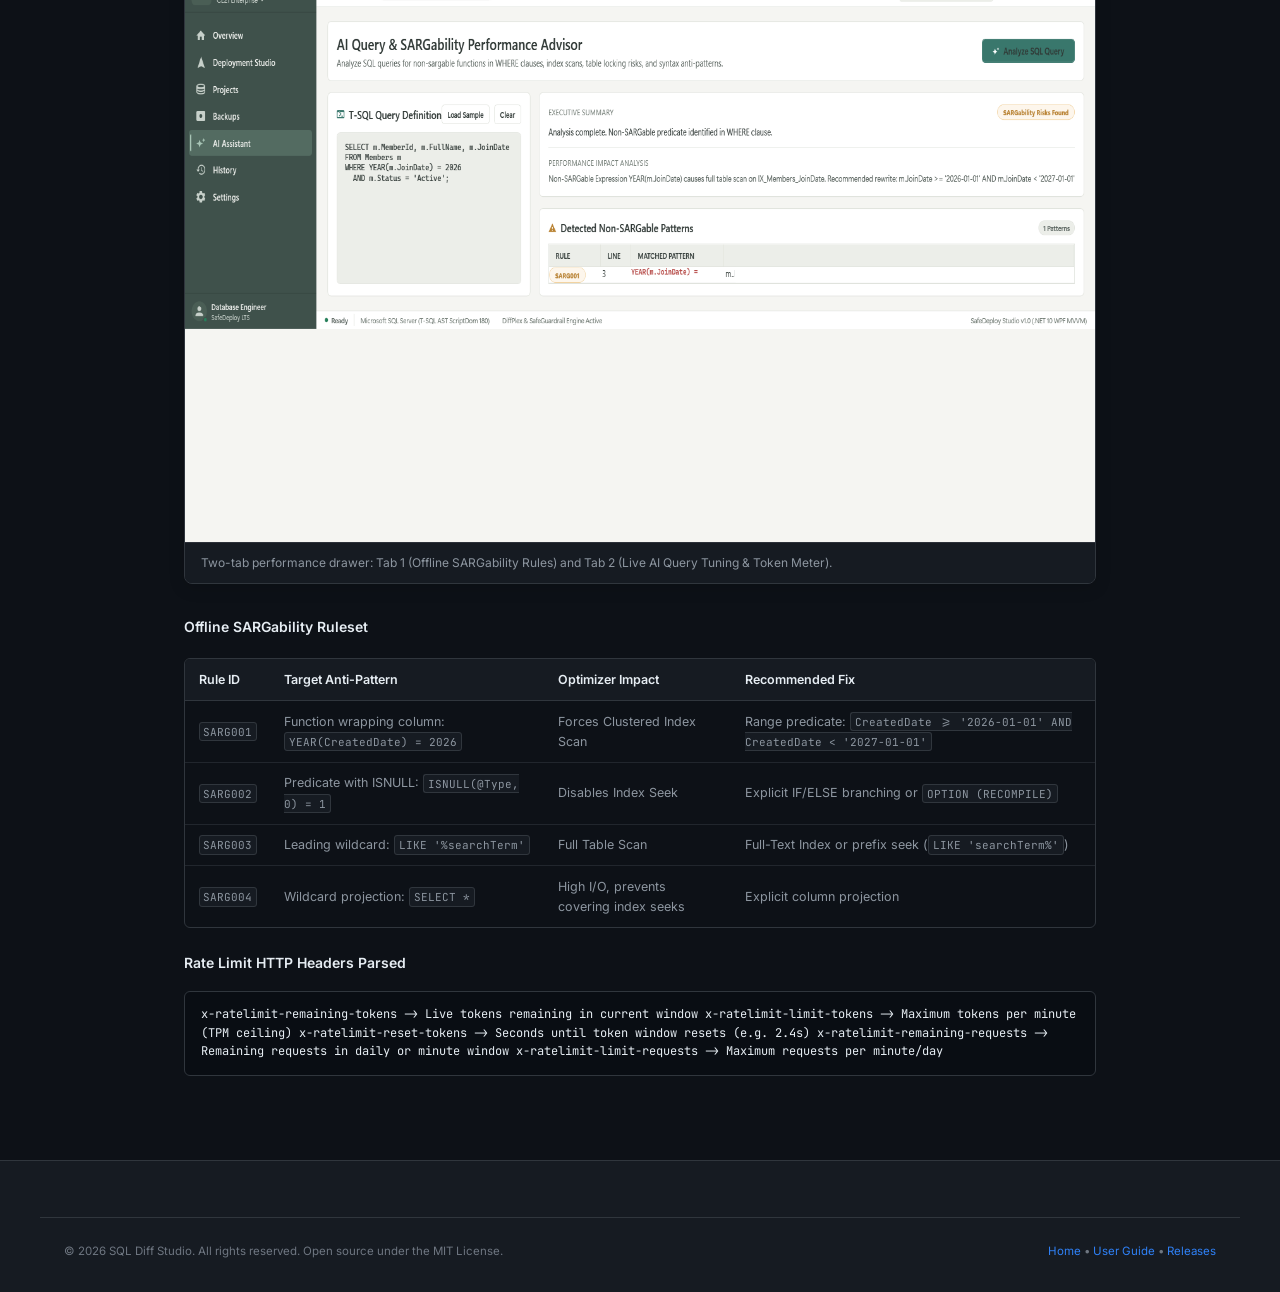
==== commit 7d8724c9: "chore(branding): rename site and product references to SQL Diff Studio" ====
--- a/docs.html
+++ b/docs.html
@@ -3,8 +3,8 @@
 <head>
     <meta charset="UTF-8">
     <meta name="viewport" content="width=device-width, initial-scale=1.0">
-    <title>SafeDeploy Studio — Technical Architecture & Specifications</title>
-    <meta name="description" content="Technical architecture, AST visitor engine, database provider abstraction, and IIS hosting guide for SafeDeploy Studio.">
+    <title>SQL Diff Studio — Technical Architecture & Specifications</title>
+    <meta name="description" content="Technical architecture, AST visitor engine, database provider abstraction, and IIS hosting guide for SQL Diff Studio.">
     <link rel="stylesheet" href="styles.css">
     <link rel="preconnect" href="https://fonts.googleapis.com">
     <link rel="preconnect" href="https://fonts.gstatic.com" crossorigin>
@@ -19,7 +19,7 @@
                 <div class="nav-brand-icon">
                     <svg class="icon" viewBox="0 0 24 24"><path d="M12 22s8-4 8-10V5l-8-3-8 3v7c0 6 8 10 8 10z"/></svg>
                 </div>
-                <span>SafeDeploy Studio</span>
+                <span>SQL Diff Studio</span>
             </a>
 
             <nav class="nav-links">
@@ -67,26 +67,26 @@
         <section id="architecture" class="article-section">
             <h2 class="article-h2">1. Solution Structure & Dependency Rules</h2>
             <p class="article-p">
-                SafeDeploy Studio is structured into 14 decoupled projects enforcing strict unidirectional Clean Architecture dependency flows. The Domain core has zero external library dependencies.
-            </p>
-            <div class="code-block">
-SafeDeployStudio.slnx
-├── SafeDeployStudio.Domain                   (Entities, Enums, Value Objects, Interfaces)
-├── SafeDeployStudio.DatabaseProviders
-│   ├── SafeDeployStudio.DatabaseProviders.Abstractions (IDatabaseProvider contracts)
-│   └── SafeDeployStudio.DatabaseProviders.SqlServer    (Dapper, SqlClient, ScriptDom)
-├── SafeDeployStudio.Guardrails               (ScriptDom TSql160Parser AST Visitors)
-├── SafeDeployStudio.Deployment               (DiffPlex side-by-side SQL diff engine)
-├── SafeDeployStudio.Backup                   (Pre-change snapshot generator & Vault)
-├── SafeDeployStudio.AI                       (SARGability analyzer & LLM adapter)
-├── SafeDeployStudio.Application              (CQRS use cases, DTOs, workflow service)
-├── SafeDeployStudio.Infrastructure           (EF Core SQLite & SQL Server Repositories)
-├── SafeDeployStudio.Api                      (ASP.NET Core Web API, SignalR hub)
-├── SafeDeployStudio.Web                      (Blazor Server Interactive UI)
-├── SafeDeployStudio.Desktop                  (WPF host + Microsoft WebView2)
+                SQL Diff Studio is structured into decoupled modules enforcing strict unidirectional Clean Architecture dependency flows. The Domain core has zero external library dependencies.
+            </p>
+            <div class="code-block">
+SqlDiffStudio.slnx
+├── SqlDiffStudio.Domain                   (Entities, Enums, Value Objects, Interfaces)
+├── SqlDiffStudio.DatabaseProviders
+│   ├── SqlDiffStudio.DatabaseProviders.Abstractions (IDatabaseProvider contracts)
+│   └── SqlDiffStudio.DatabaseProviders.SqlServer    (Dapper, SqlClient, ScriptDom)
+├── SqlDiffStudio.Guardrails               (ScriptDom TSql160Parser AST Visitors)
+├── SqlDiffStudio.Deployment               (DiffPlex side-by-side SQL diff engine)
+├── SqlDiffStudio.Backup                   (Pre-change snapshot generator & Vault)
+├── SqlDiffStudio.AI                       (SARGability analyzer & LLM adapter)
+├── SqlDiffStudio.Application              (CQRS use cases, DTOs, workflow service)
+├── SqlDiffStudio.Infrastructure           (EF Core SQLite & SQL Server Repositories)
+├── SqlDiffStudio.Api                      (ASP.NET Core Web API, SignalR hub)
+├── SqlDiffStudio.Web                      (Blazor Server Interactive UI)
+├── SqlDiffStudio.Desktop                  (WPF host + Microsoft WebView2)
 └── tests/
-    ├── SafeDeployStudio.UnitTests            (xUnit, FluentAssertions, Moq)
-    └── SafeDeployStudio.IntegrationTests     (In-Memory EF Core database integration)
+    ├── SqlDiffStudio.UnitTests            (xUnit, FluentAssertions, Moq)
+    └── SqlDiffStudio.IntegrationTests     (In-Memory EF Core database integration)
             </div>
         </section>
 
@@ -127,7 +127,7 @@
         <section id="vault" class="article-section">
             <h2 class="article-h2">3. Pre-Change Backup Snapshot Algorithm</h2>
             <p class="article-p">
-                Before applying changes to a target database, SafeDeploy Studio executes an automated backup procedure:
+                Before applying changes to a target database, SQL Diff Studio executes an automated backup procedure:
             </p>
 
             <div class="screenshot-container">
@@ -158,7 +158,7 @@
         <section id="iis" class="article-section">
             <h2 class="article-h2">4. Windows Server IIS Hosting Architecture</h2>
             <p class="article-p">
-                For centralized multi-user enterprise deployments, <code>SafeDeployStudio.Web</code> runs under Windows Server IIS using the <code>AspNetCoreModuleV2</code> out-of-process hosting model.
+                For centralized multi-user enterprise deployments, <code>SqlDiffStudio.Web</code> runs under Windows Server IIS using the <code>AspNetCoreModuleV2</code> out-of-process hosting model.
             </p>
             <div class="code-block">
 &lt;?xml version="1.0" encoding="utf-8"?&gt;
@@ -169,7 +169,7 @@
         &lt;add name="aspNetCore" path="*" verb="*" modules="AspNetCoreModuleV2" resourceType="Unspecified" /&gt;
       &lt;/handlers&gt;
       &lt;aspNetCore processPath="dotnet"
-                  arguments=".\SafeDeployStudio.Web.dll"
+                  arguments=".\SqlDiffStudio.Web.dll"
                   stdoutLogEnabled="true"
                   stdoutLogFile=".\logs\stdout"
                   hostingModel="inprocess" /&gt;
@@ -188,9 +188,9 @@
             <div class="code-block">
 git clone https://github.com/vishal-07-prajapati/safedeploy-studio.git
 cd safedeploy-studio
-dotnet restore SafeDeployStudio.slnx
-dotnet build SafeDeployStudio.slnx --configuration Release
-dotnet test SafeDeployStudio.slnx
+dotnet restore SqlDiffStudio.slnx
+dotnet build SqlDiffStudio.slnx --configuration Release
+dotnet test SqlDiffStudio.slnx
             </div>
         </section>
 
@@ -270,7 +270,7 @@
     <!-- Footer -->
     <footer class="footer">
         <div class="container footer-bottom">
-            <span>&copy; 2026 SafeDeploy Studio. All rights reserved. Open source under the MIT License.</span>
+            <span>&copy; 2026 SQL Diff Studio. All rights reserved. Open source under the MIT License.</span>
             <span><a href="index.html">Home</a> &bull; <a href="user-guide.html">User Guide</a> &bull; <a href="releases.html">Releases</a></span>
         </div>
     </footer>
--- a/styles.css
+++ b/styles.css
@@ -1,4 +1,4 @@
-/* SafeDeploy Studio — Enterprise Developer Design System */
+/* SQL Diff Studio — Enterprise Developer Design System */
 :root {
     --color-canvas-default: #0d1117;
     --color-canvas-subtle: #161b22;
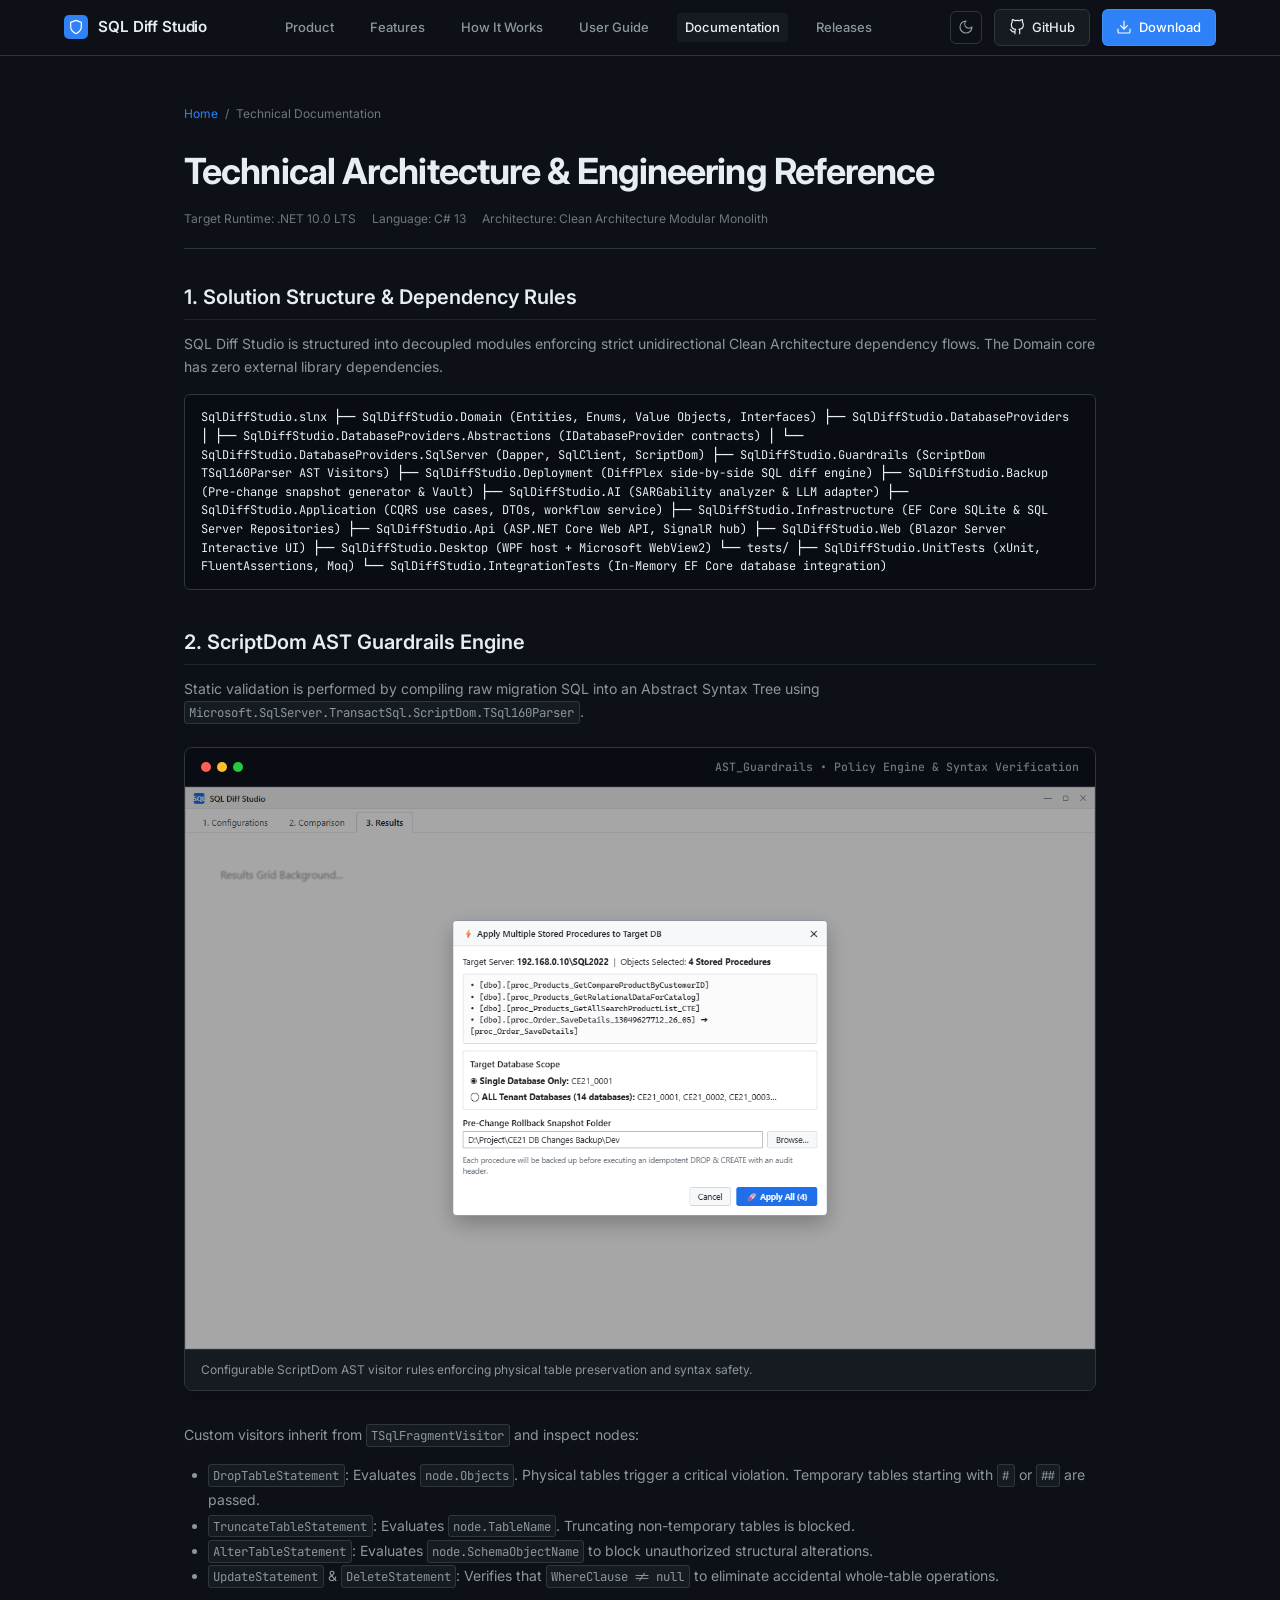
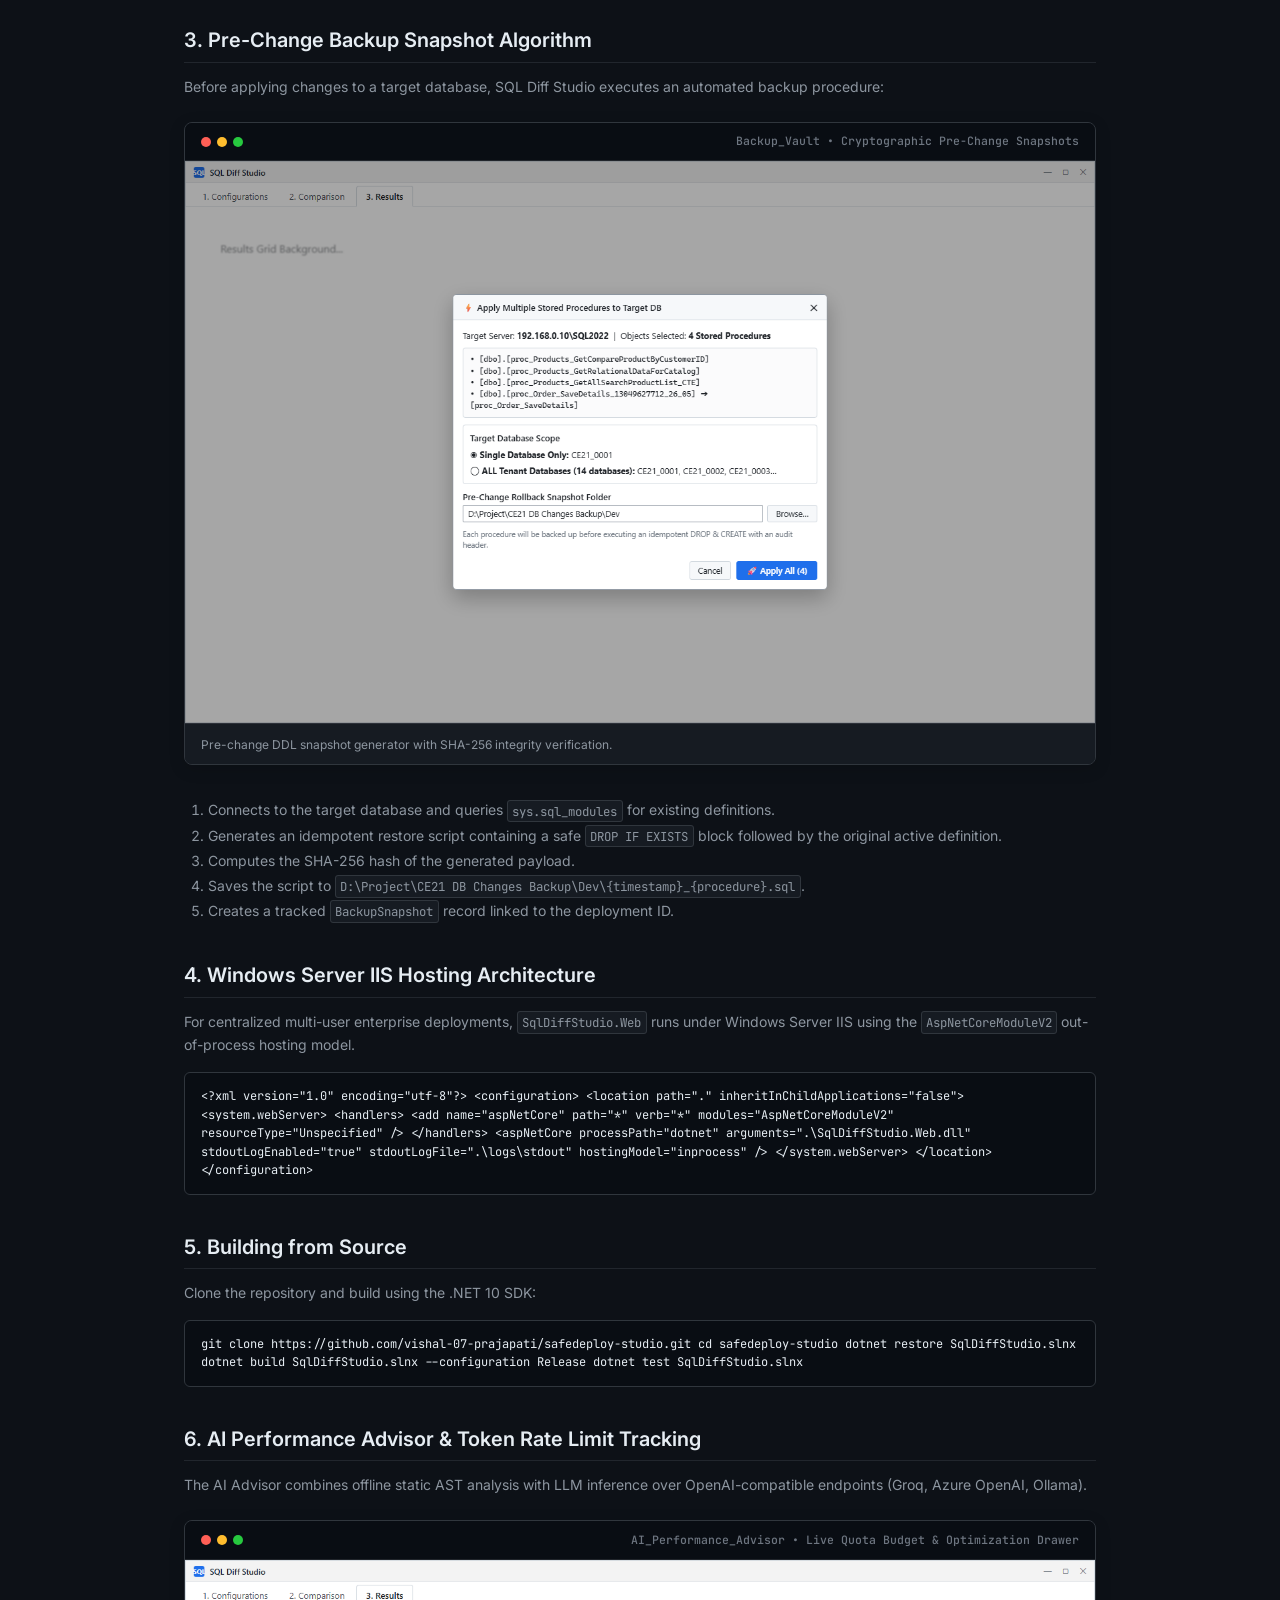
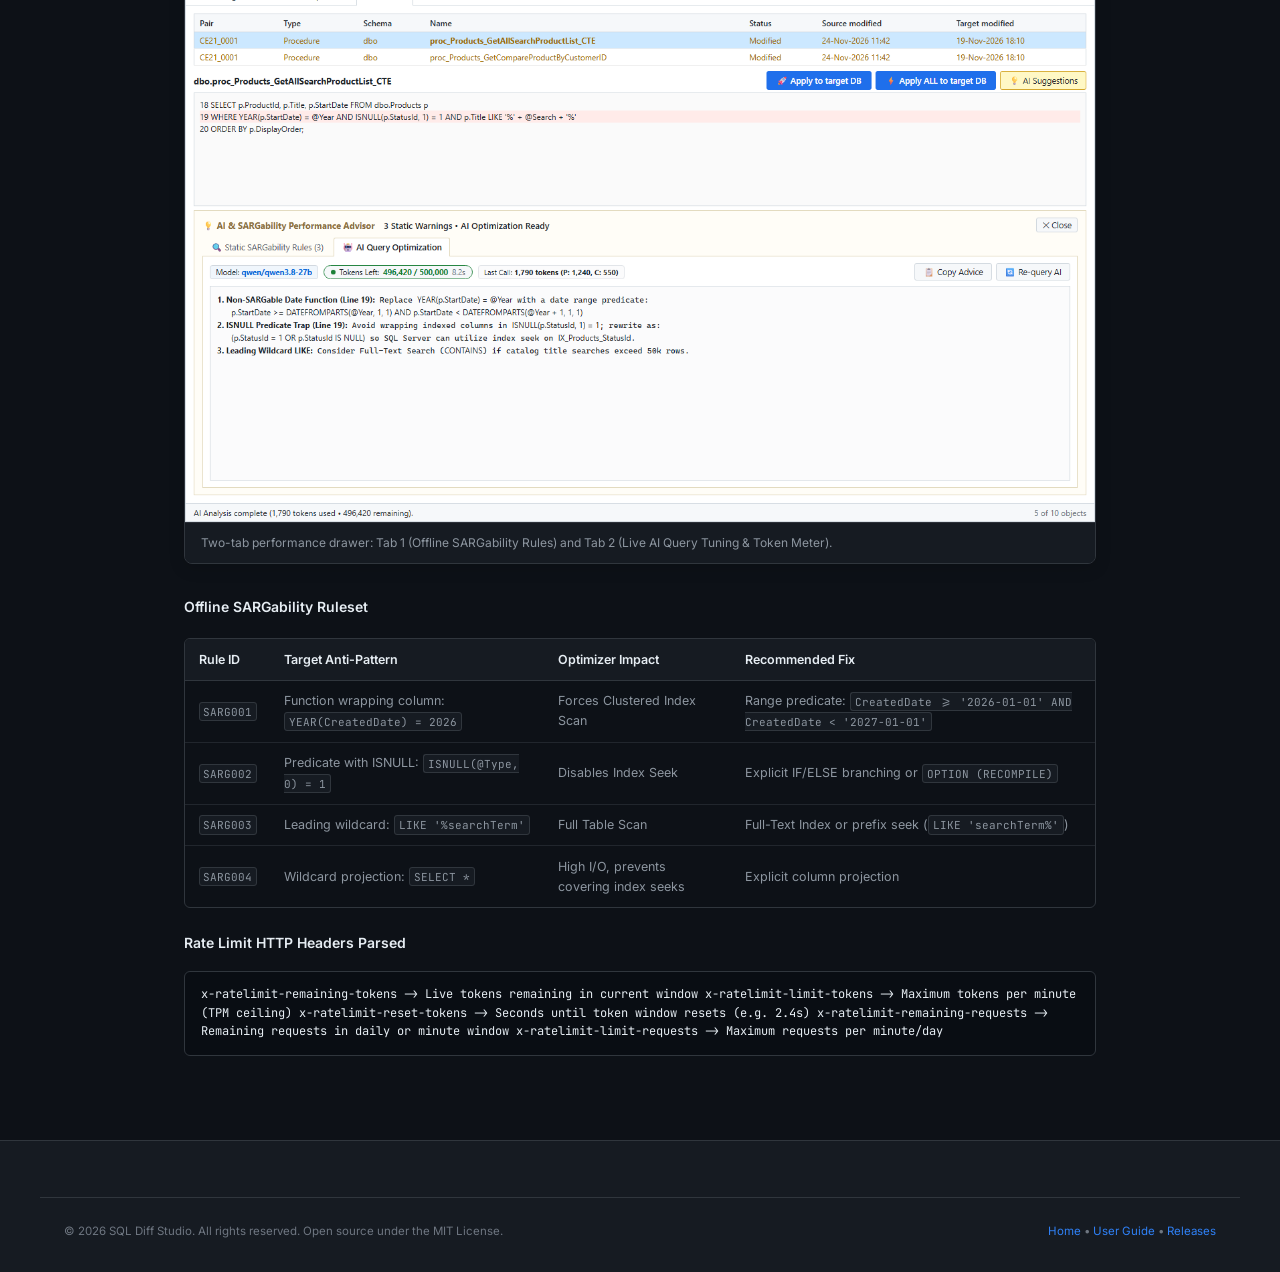
==== commit 81034df8: "docs(screenshots): replace legacy web app screenshots with SQL Diff Studio desktop UI screenshots" ====
--- a/docs.html
+++ b/docs.html
@@ -1,4 +1,4 @@
-<!DOCTYPE html>
+﻿<!DOCTYPE html>
 <html lang="en" data-theme="dark">
 <head>
     <meta charset="UTF-8">
@@ -106,7 +106,7 @@
                     </div>
                     <span class="screenshot-title">AST_Guardrails &bull; Policy Engine &amp; Syntax Verification</span>
                 </div>
-                <img src="assets/img/06_guardrails_policy_dark.png" alt="ScriptDom Guardrails Engine" class="screenshot-img" />
+                <img src="assets/img/sds_05_bulk_apply.png" alt="ScriptDom Guardrails Engine" class="screenshot-img" />
                 <div class="screenshot-caption">
                     <span>Configurable ScriptDom AST visitor rules enforcing physical table preservation and syntax safety.</span>
                 </div>
@@ -139,7 +139,7 @@
                     </div>
                     <span class="screenshot-title">Backup_Vault &bull; Cryptographic Pre-Change Snapshots</span>
                 </div>
-                <img src="assets/img/slack_06_backup_vault.png" alt="Pre-Change Backup Vault" class="screenshot-img" />
+                <img src="assets/img/sds_05_bulk_apply.png" alt="Pre-Change Backup Vault" class="screenshot-img" />
                 <div class="screenshot-caption">
                     <span>Pre-change DDL snapshot generator with SHA-256 integrity verification.</span>
                 </div>
@@ -210,7 +210,7 @@
                     </div>
                     <span class="screenshot-title">AI_Performance_Advisor &bull; Live Quota Budget &amp; Optimization Drawer</span>
                 </div>
-                <img src="assets/img/slack_07_ai_assistant.png" alt="AI Performance Advisor Specifications" class="screenshot-img" />
+                <img src="assets/img/sds_04_ai_drawer.png" alt="AI Performance Advisor Specifications" class="screenshot-img" />
                 <div class="screenshot-caption">
                     <span>Two-tab performance drawer: Tab 1 (Offline SARGability Rules) and Tab 2 (Live AI Query Tuning &amp; Token Meter).</span>
                 </div>
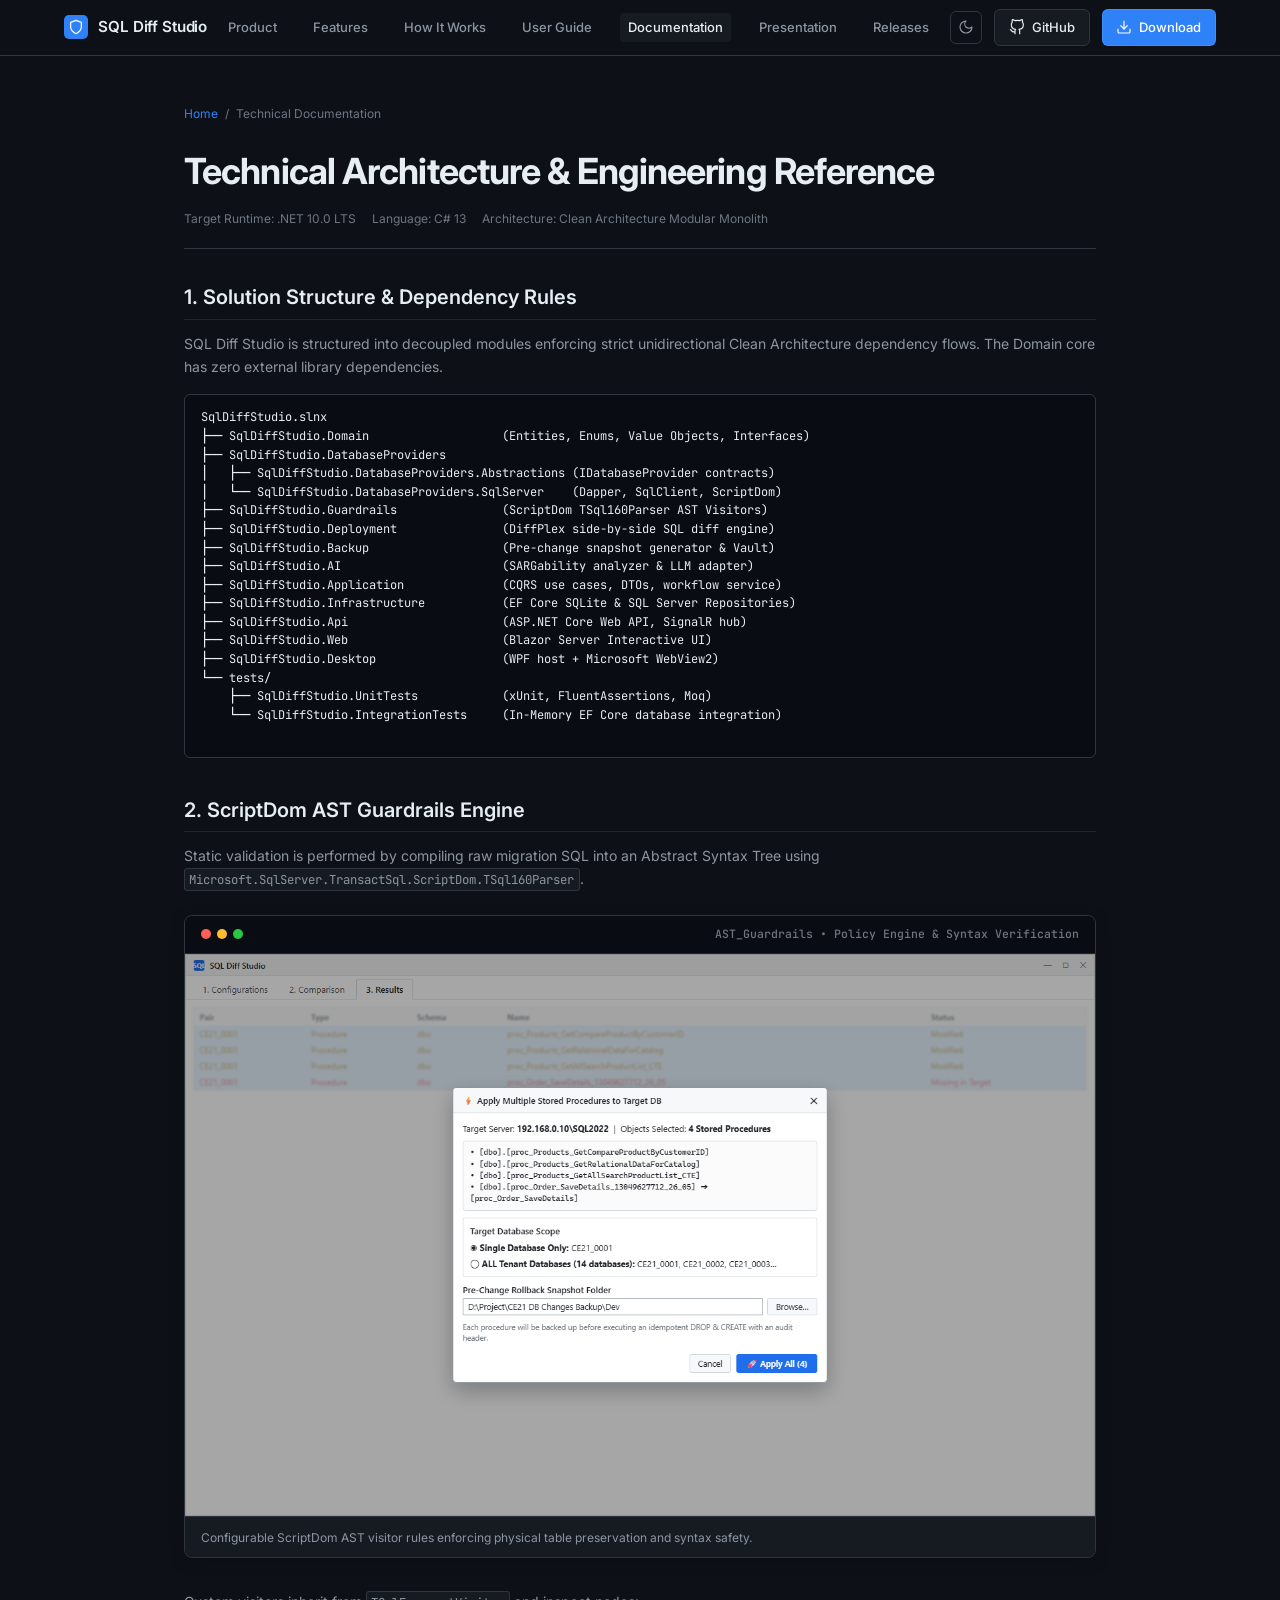
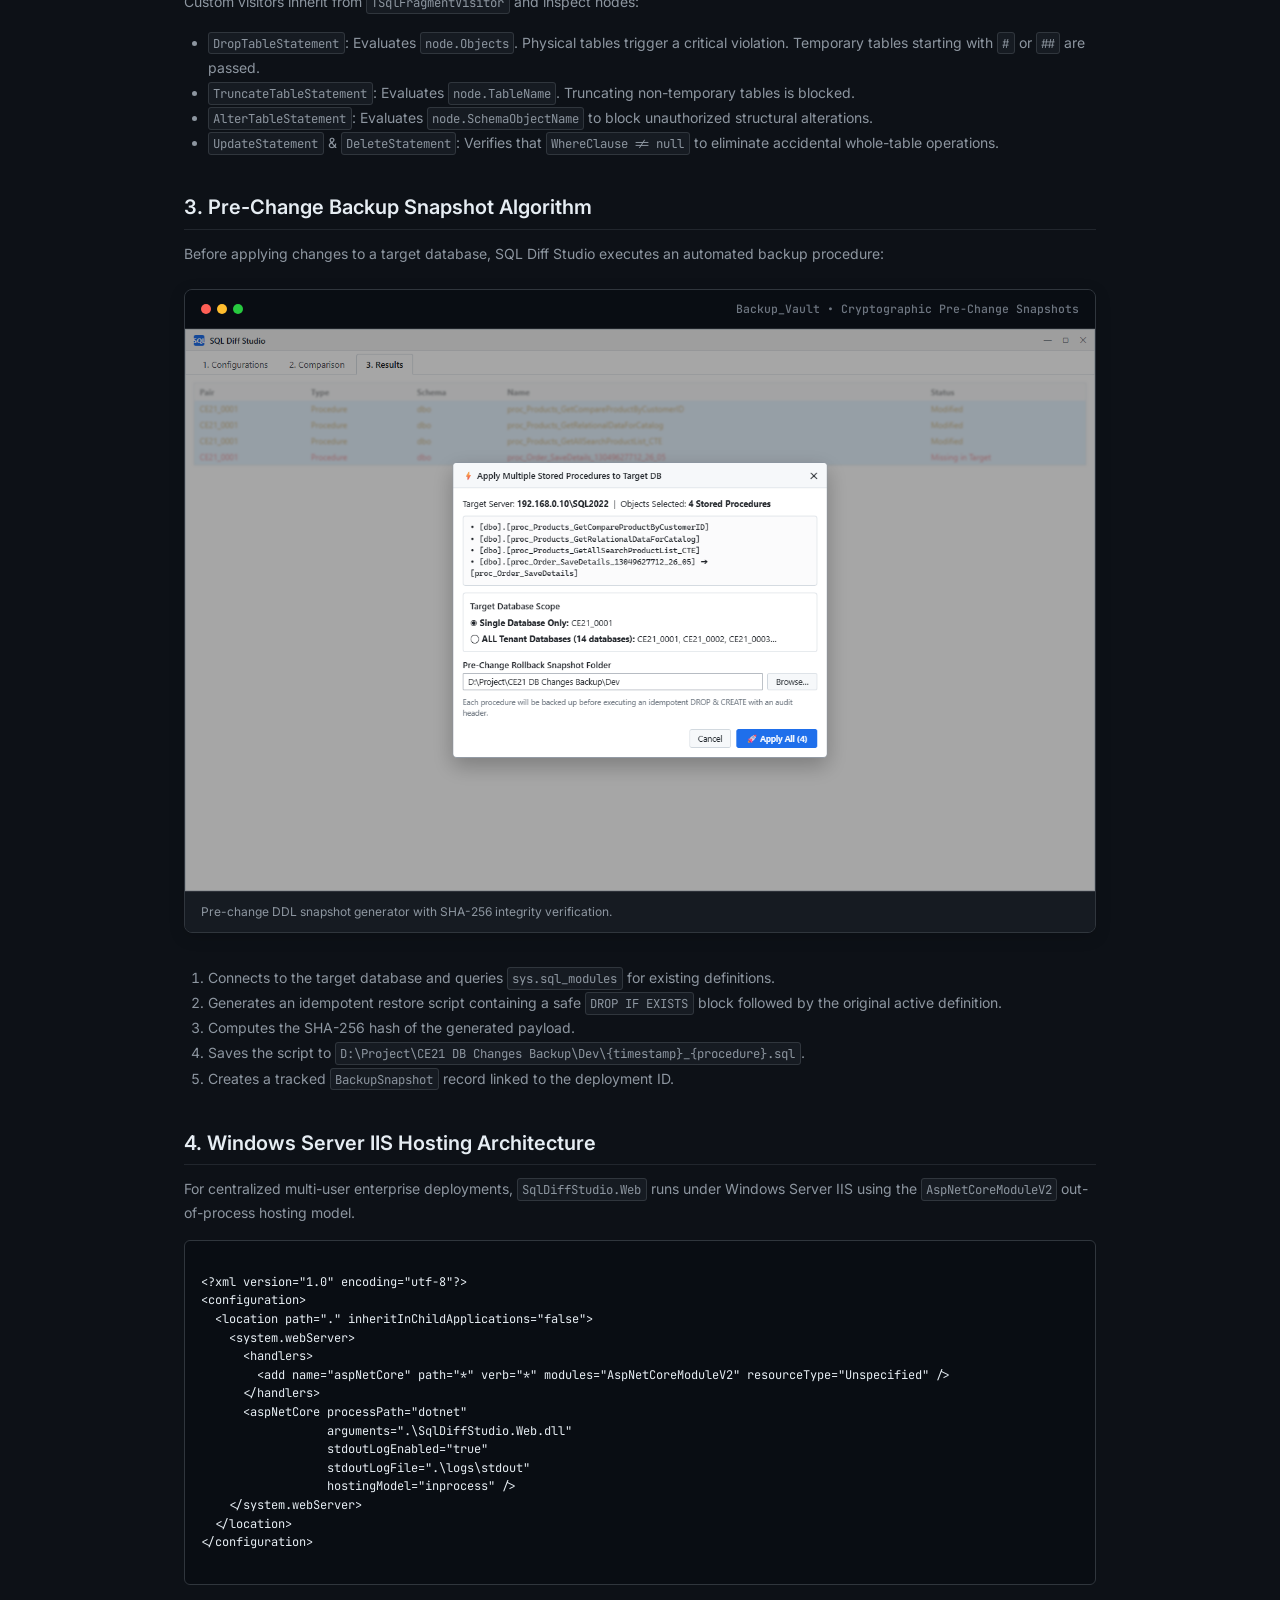
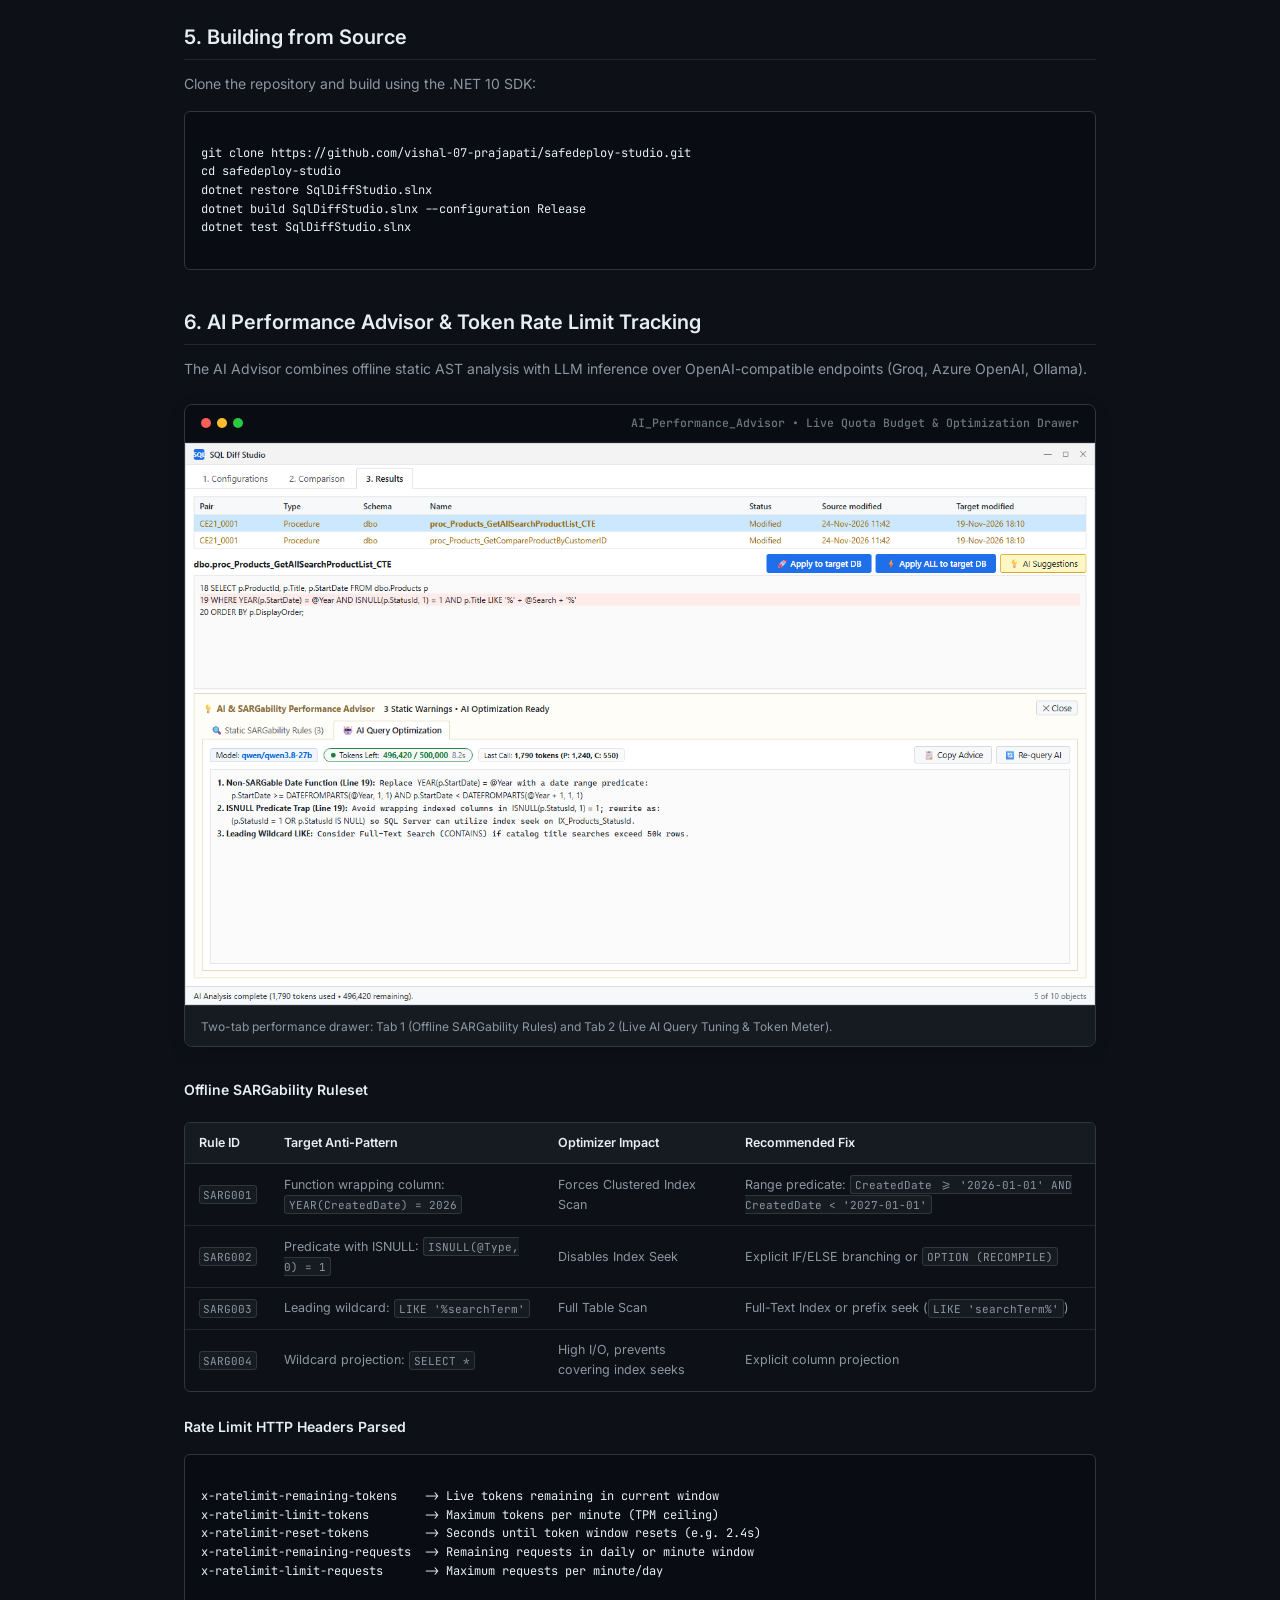
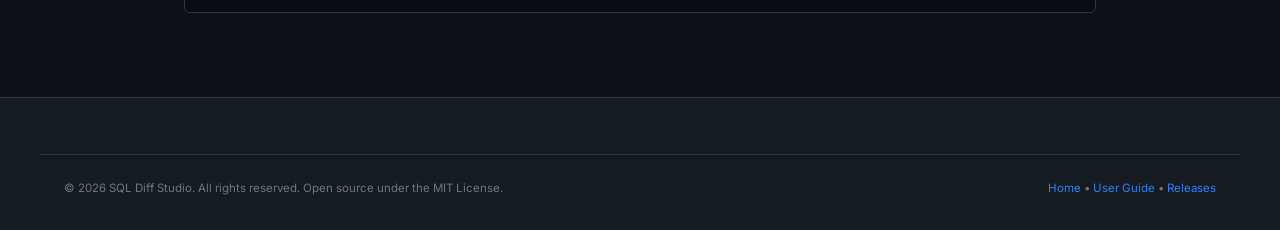
==== commit 8f3aeb80: "fix(ui): preserve line breaks in code-block, add Presentation nav link, and polish bulk apply screen" ====
--- a/docs.html
+++ b/docs.html
@@ -28,6 +28,7 @@
                 <a href="index.html#workflow" class="nav-link">How It Works</a>
                 <a href="user-guide.html" class="nav-link">User Guide</a>
                 <a href="docs.html" class="nav-link active">Documentation</a>
+                <a href="presentation.html" class="nav-link">Presentation</a>
                 <a href="releases.html" class="nav-link">Releases</a>
             </nav>
 
@@ -69,8 +70,7 @@
             <p class="article-p">
                 SQL Diff Studio is structured into decoupled modules enforcing strict unidirectional Clean Architecture dependency flows. The Domain core has zero external library dependencies.
             </p>
-            <div class="code-block">
-SqlDiffStudio.slnx
+            <div class="code-block">SqlDiffStudio.slnx
 ├── SqlDiffStudio.Domain                   (Entities, Enums, Value Objects, Interfaces)
 ├── SqlDiffStudio.DatabaseProviders
 │   ├── SqlDiffStudio.DatabaseProviders.Abstractions (IDatabaseProvider contracts)
--- a/styles.css
+++ b/styles.css
@@ -697,6 +697,8 @@
     font-family: var(--font-mono);
     font-size: 12px;
     line-height: 1.55;
+    white-space: pre;
+    tab-size: 4;
     overflow-x: auto;
     margin: 1rem 0;
     color: var(--color-fg-default);
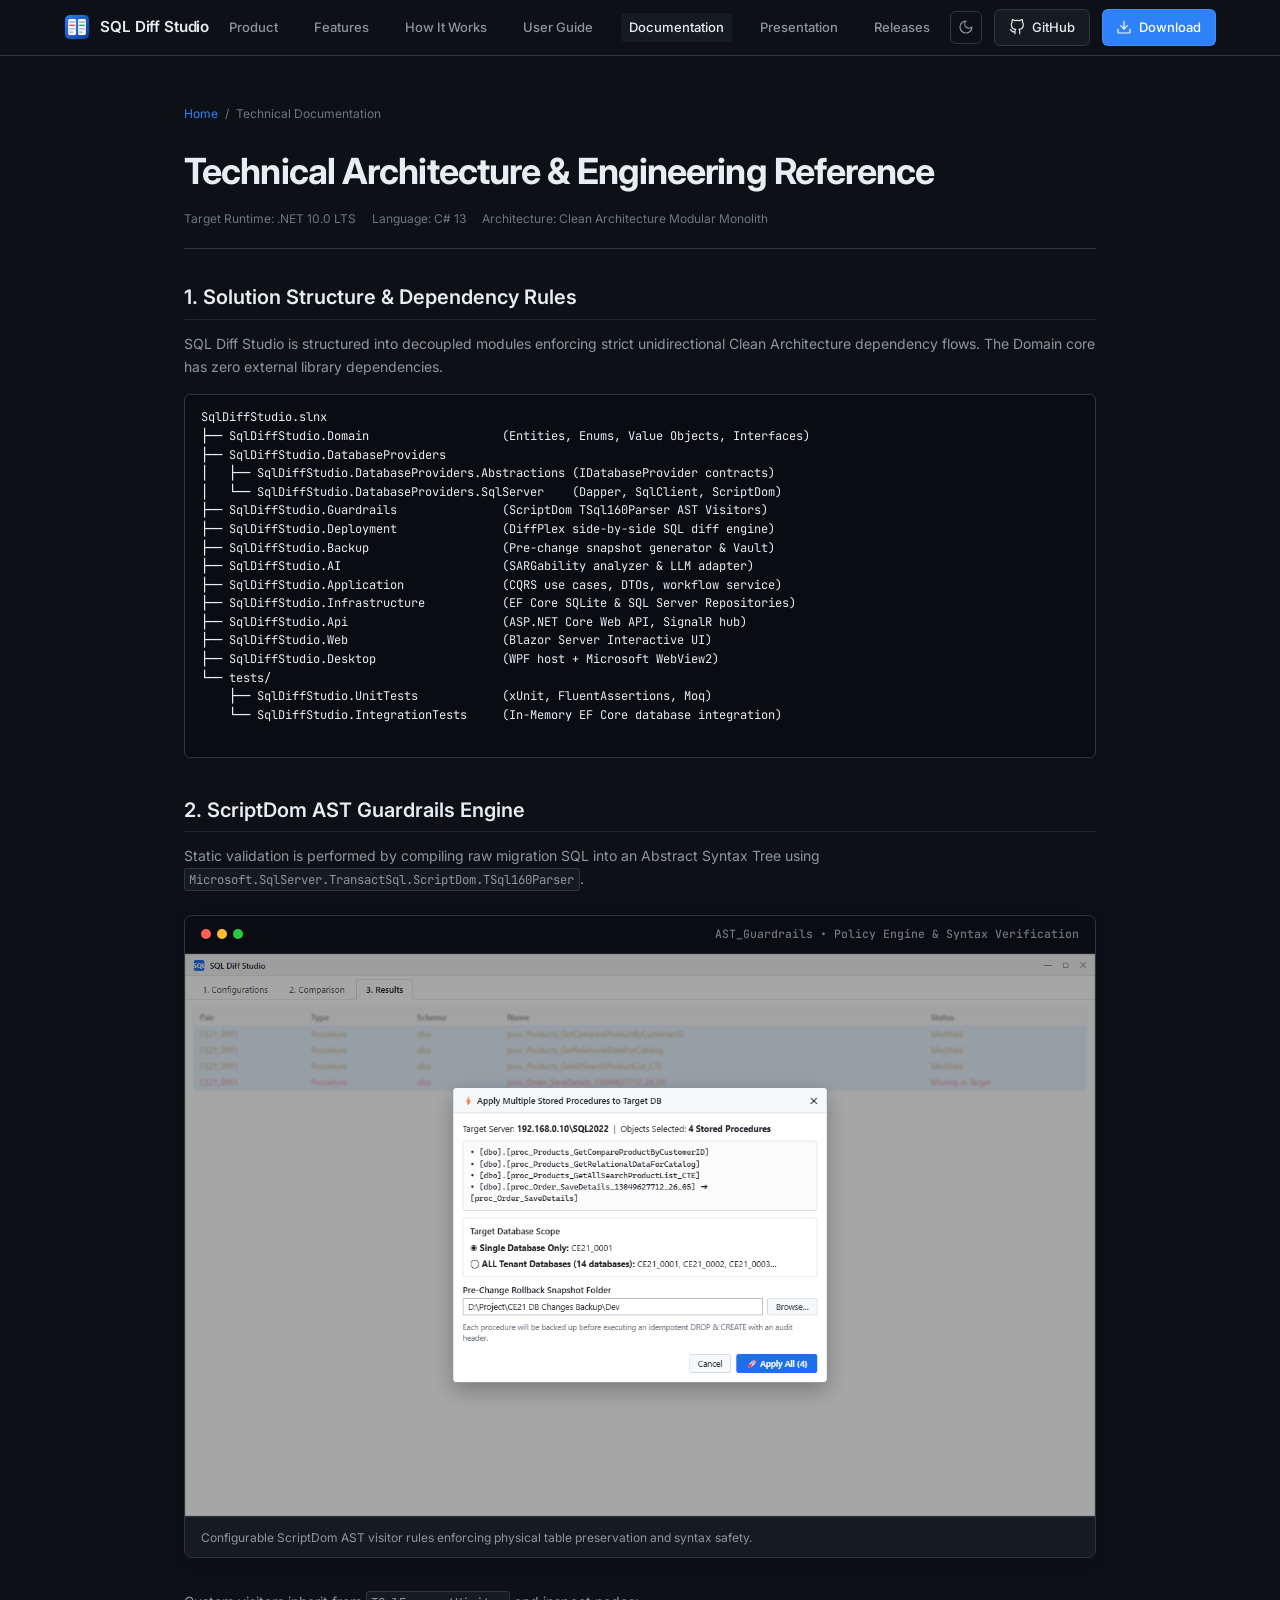
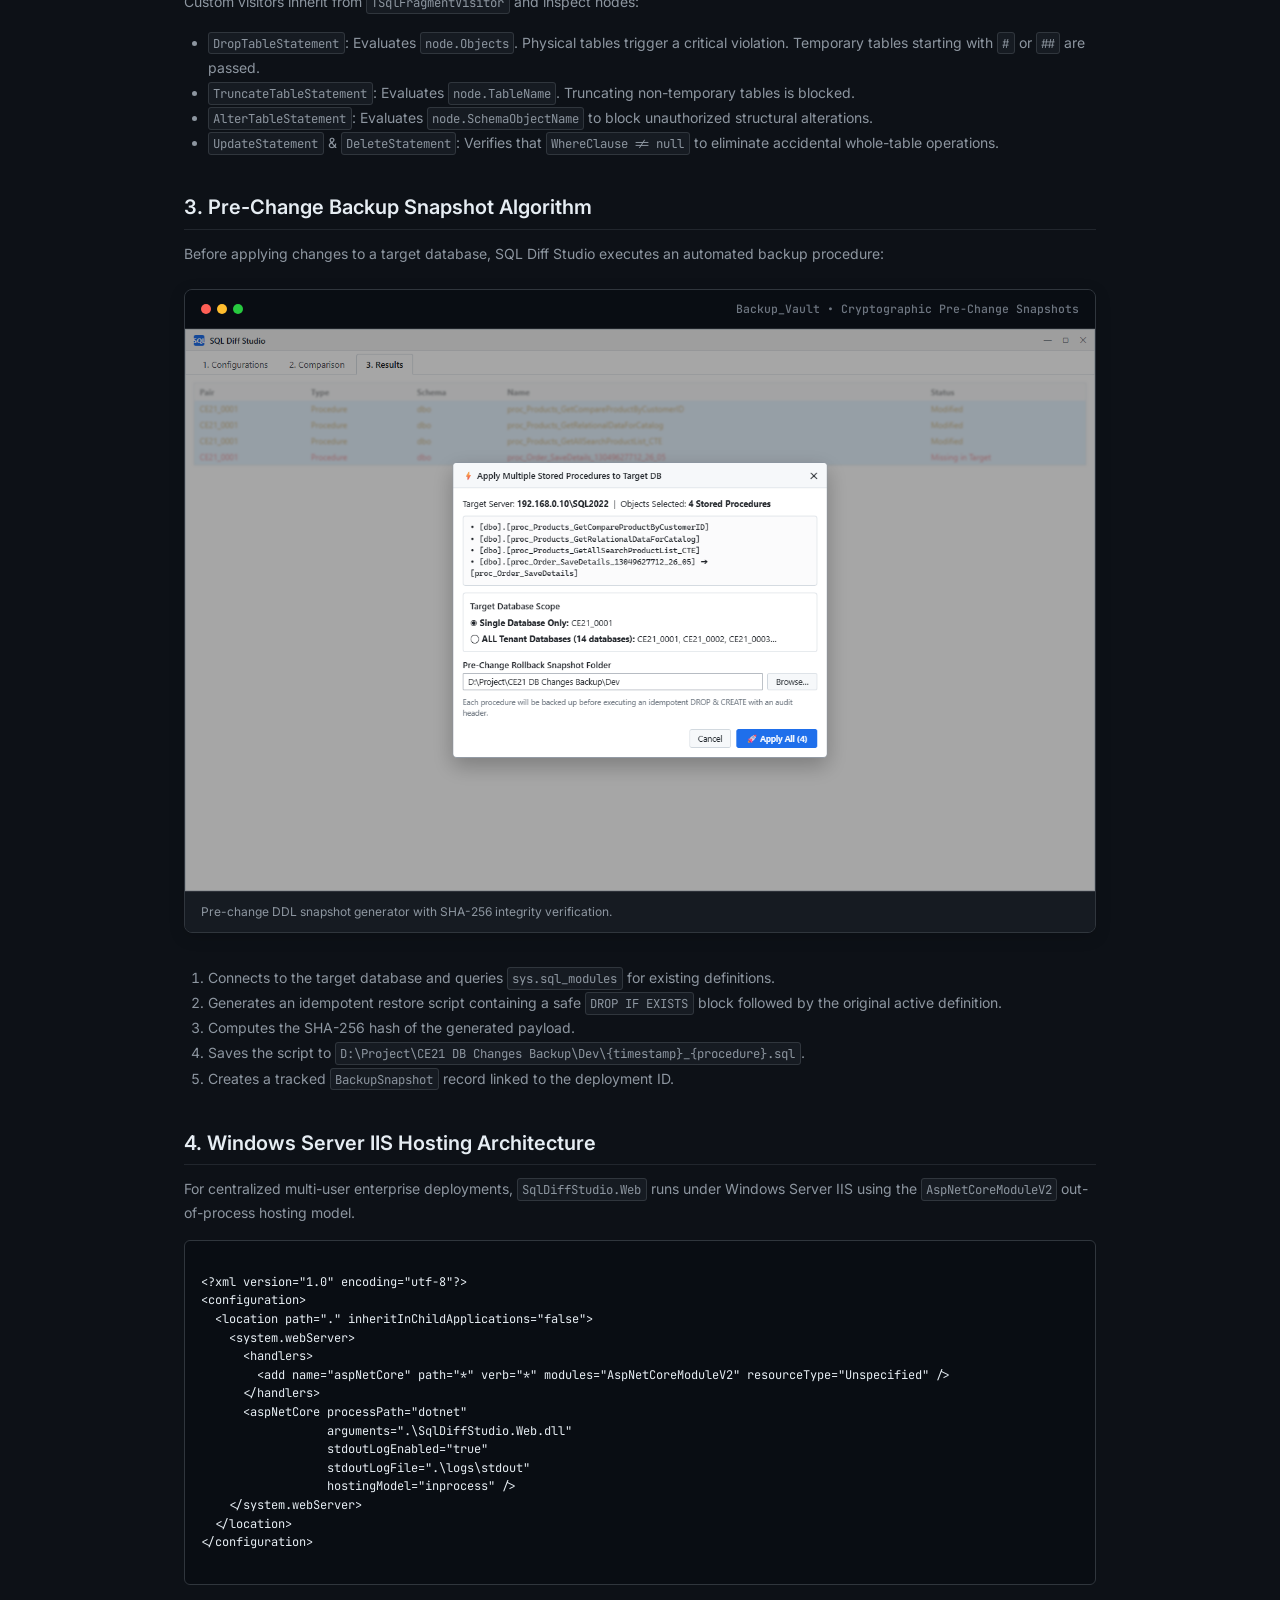
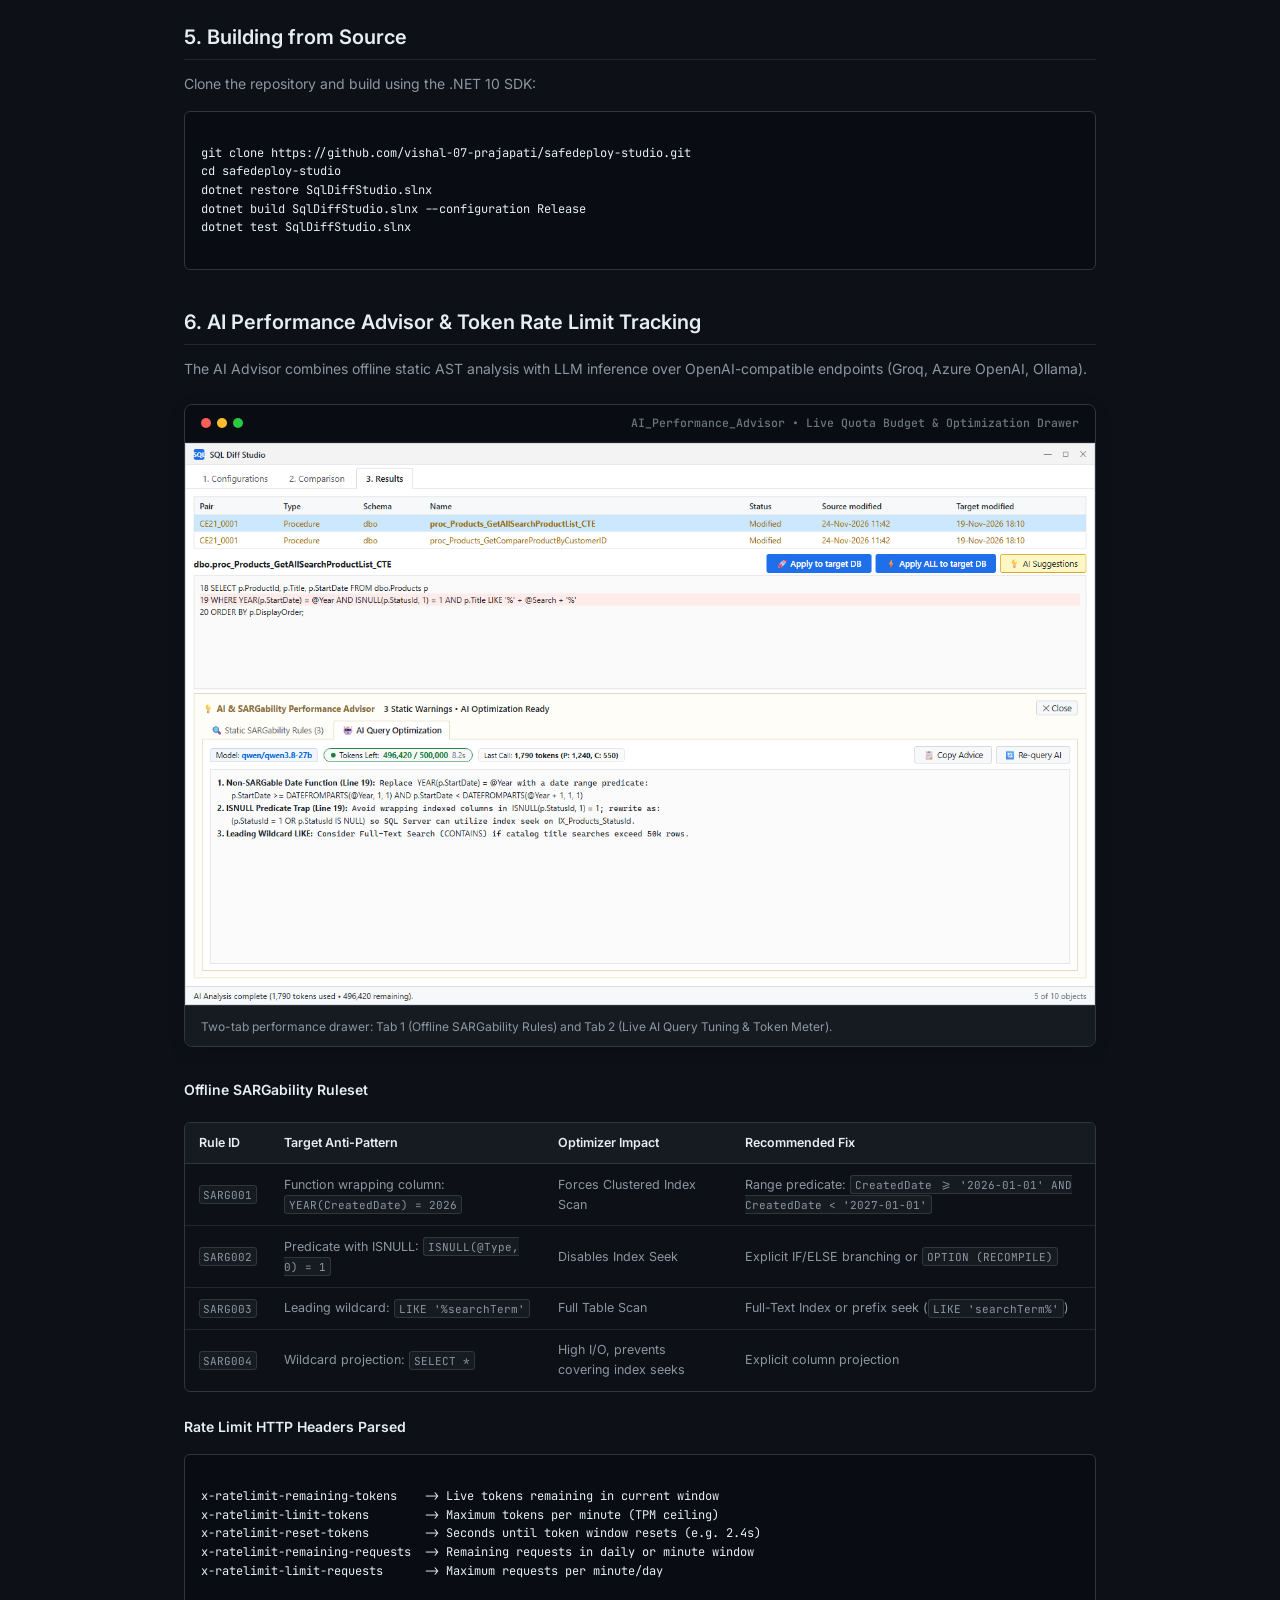
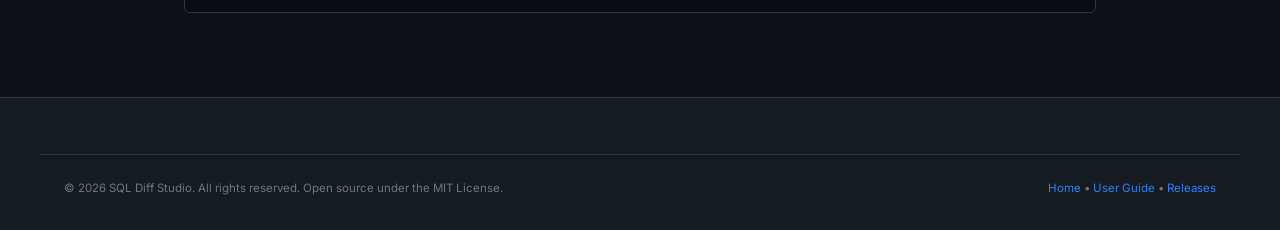
==== commit 4924d339: "design(site): use official app logo, responsive layout with mobile menu, clean B2B product template," ====
--- a/docs.html
+++ b/docs.html
@@ -5,6 +5,8 @@
     <meta name="viewport" content="width=device-width, initial-scale=1.0">
     <title>SQL Diff Studio — Technical Architecture & Specifications</title>
     <meta name="description" content="Technical architecture, AST visitor engine, database provider abstraction, and IIS hosting guide for SQL Diff Studio.">
+        <link rel="icon" type="image/x-icon" href="favicon.ico">
+    <link rel="icon" type="image/png" href="assets/img/app-logo.png">
     <link rel="stylesheet" href="styles.css">
     <link rel="preconnect" href="https://fonts.googleapis.com">
     <link rel="preconnect" href="https://fonts.gstatic.com" crossorigin>
@@ -16,9 +18,7 @@
     <header class="navbar">
         <div class="container nav-container">
             <a href="index.html" class="nav-brand">
-                <div class="nav-brand-icon">
-                    <svg class="icon" viewBox="0 0 24 24"><path d="M12 22s8-4 8-10V5l-8-3-8 3v7c0 6 8 10 8 10z"/></svg>
-                </div>
+                                <img src="assets/img/app-logo.png" alt="SQL Diff Studio Logo" class="nav-brand-logo">
                 <span>SQL Diff Studio</span>
             </a>
 
@@ -45,9 +45,26 @@
                     <svg class="icon" viewBox="0 0 24 24"><path d="M21 15v4a2 2 0 0 1-2 2H5a2 2 0 0 1-2-2v-4"/><polyline points="7 10 12 15 17 10"/><line x1="12" y1="15" x2="12" y2="3"/></svg>
                     <span>Download</span>
                 </a>
-            </div>
-        </div>
-    </header>
+                <button id="navToggle" class="nav-toggle" aria-label="Open menu">
+                    <svg class="icon" viewBox="0 0 24 24"><line x1="3" y1="6" x2="21" y2="6"/><line x1="3" y1="12" x2="21" y2="12"/><line x1="3" y1="18" x2="21" y2="18"/></svg>
+                </button>
+            </div>
+        </div>
+        </header>
+
+    <!-- Mobile Navigation Drawer -->
+    <div id="mobileNav" class="mobile-nav">
+        <a href="index.html#features" class="nav-link">Features</a>
+        <a href="index.html#workflow" class="nav-link">Workflow</a>
+        <a href="user-guide.html" class="nav-link">User Guide</a>
+        <a href="docs.html" class="nav-link">Documentation</a>
+        <a href="presentation.html" class="nav-link">Presentation</a>
+        <a href="releases.html" class="nav-link">Releases</a>
+        <div class="mobile-nav-actions">
+            <a href="downloads/SqlDiffStudio-Setup.exe" class="btn btn-primary" style="flex:1;justify-content:center;">Download Installer</a>
+            <a href="https://github.com/vishal-07-prajapati/safedeploy-studio" target="_blank" rel="noopener noreferrer" class="btn btn-secondary">GitHub</a>
+        </div>
+    </div>
 
     <!-- Main Container -->
     <div class="container" style="padding: 3rem 1.5rem; max-width: 960px;">
--- a/styles.css
+++ b/styles.css
@@ -62,6 +62,11 @@
     padding: 0;
 }
 
+html, body {
+    overflow-x: hidden;
+    max-width: 100%;
+}
+
 body {
     font-family: var(--font-sans);
     background-color: var(--color-canvas-default);
@@ -142,14 +147,69 @@
 }
 
 .nav-brand-icon {
-    width: 24px;
-    height: 24px;
-    border-radius: 5px;
+    width: 26px;
+    height: 26px;
+    border-radius: 6px;
     background: var(--color-accent-emphasis);
     color: white;
     display: flex;
     align-items: center;
     justify-content: center;
+    flex-shrink: 0;
+}
+
+.nav-brand-logo {
+    width: 26px;
+    height: 26px;
+    border-radius: 6px;
+    object-fit: contain;
+    display: block;
+    flex-shrink: 0;
+}
+
+.nav-toggle {
+    display: none;
+    padding: 0.45rem;
+    border-radius: 6px;
+    background: transparent;
+    border: 1px solid var(--color-border-default);
+    color: var(--color-fg-default);
+    cursor: pointer;
+    align-items: center;
+    justify-content: center;
+}
+
+.mobile-nav {
+    display: none;
+    position: fixed;
+    top: var(--header-height);
+    left: 0;
+    right: 0;
+    background-color: var(--color-canvas-default);
+    border-bottom: 1px solid var(--color-border-default);
+    padding: 1rem 1.5rem 1.5rem 1.5rem;
+    z-index: 999;
+    flex-direction: column;
+    gap: 0.5rem;
+    box-shadow: 0 12px 32px rgba(0, 0, 0, 0.35);
+}
+
+.mobile-nav.open {
+    display: flex;
+}
+
+.mobile-nav .nav-link {
+    padding: 0.6rem 0.75rem;
+    font-size: 14px;
+    border-radius: 6px;
+}
+
+.mobile-nav-actions {
+    display: flex;
+    gap: 0.65rem;
+    margin-top: 0.75rem;
+    padding-top: 0.75rem;
+    border-top: 1px solid var(--color-border-default);
 }
 
 .nav-links {
@@ -884,11 +944,124 @@
     font-size: 11.5px;
 }
 
+/* Real-World Product Showcase & Alternating Feature Rows */
+.metrics-strip {
+    border-top: 1px solid var(--color-border-default);
+    border-bottom: 1px solid var(--color-border-default);
+    background-color: var(--color-canvas-subtle);
+    padding: 1.75rem 0;
+}
+
+.metrics-grid {
+    display: grid;
+    grid-template-columns: repeat(4, 1fr);
+    gap: 1.5rem;
+}
+
+.metric-item {
+    display: flex;
+    flex-direction: column;
+    gap: 0.25rem;
+}
+
+.metric-val {
+    font-size: 1.5rem;
+    font-weight: 700;
+    letter-spacing: -0.02em;
+    color: var(--color-fg-default);
+}
+
+.metric-label {
+    font-size: 12.5px;
+    color: var(--color-fg-muted);
+}
+
+.spotlight-stack {
+    display: flex;
+    flex-direction: column;
+    gap: 4.5rem;
+}
+
+.spotlight-row {
+    display: grid;
+    grid-template-columns: 0.9fr 1.25fr;
+    gap: 3rem;
+    align-items: center;
+}
+
+.spotlight-row.reverse .spotlight-media {
+    order: -1;
+}
+
+.spotlight-eyebrow {
+    display: inline-block;
+    font-size: 11.5px;
+    font-weight: 600;
+    text-transform: uppercase;
+    letter-spacing: 0.06em;
+    color: var(--color-accent-emphasis);
+    margin-bottom: 0.6rem;
+}
+
+.spotlight-title {
+    font-size: 1.6rem;
+    font-weight: 700;
+    letter-spacing: -0.02em;
+    line-height: 1.25;
+    margin-bottom: 0.85rem;
+    color: var(--color-fg-default);
+}
+
+.spotlight-desc {
+    color: var(--color-fg-muted);
+    font-size: 14.5px;
+    line-height: 1.65;
+    margin-bottom: 1.25rem;
+}
+
+.check-list {
+    list-style: none;
+    display: flex;
+    flex-direction: column;
+    gap: 0.65rem;
+}
+
+.check-list li {
+    display: flex;
+    align-items: flex-start;
+    gap: 0.6rem;
+    font-size: 13.5px;
+    color: var(--color-fg-default);
+}
+
+.check-list li svg {
+    width: 16px;
+    height: 16px;
+    color: var(--color-success-fg);
+    flex-shrink: 0;
+    margin-top: 3px;
+}
+
 /* Mobile & Responsive */
-@media (max-width: 900px) {
-    .hero-grid {
+@media (max-width: 960px) {
+    .nav-links,
+    .nav-actions .btn-secondary,
+    .nav-actions .btn-primary {
+        display: none;
+    }
+    .nav-toggle {
+        display: inline-flex;
+    }
+    .hero-grid,
+    .spotlight-row {
         grid-template-columns: 1fr;
         gap: 2rem;
+    }
+    .spotlight-row.reverse .spotlight-media {
+        order: 0;
+    }
+    .metrics-grid {
+        grid-template-columns: repeat(2, 1fr);
     }
     .features-grid {
         grid-template-columns: 1fr;
@@ -910,6 +1083,41 @@
     }
     .download-grid {
         grid-template-columns: 1fr;
+    }
+}
+
+@media (max-width: 640px) {
+    .hero-section {
+        padding: 3rem 0 2.5rem 0;
+    }
+    .hero-heading {
+        font-size: 2rem;
+    }
+    .section {
+        padding: 3rem 0;
+    }
+    .section-title {
+        font-size: 1.5rem;
+    }
+    .metrics-grid,
+    .lifecycle-list,
+    .footer-grid {
+        grid-template-columns: 1fr;
+    }
+    .hero-buttons {
+        flex-direction: column;
+        align-items: stretch;
+    }
+    .hero-buttons .btn {
+        justify-content: center;
+    }
+    .footer-bottom {
+        flex-direction: column;
+        gap: 0.75rem;
+        text-align: center;
+    }
+    .article-content {
+        padding: 1.5rem 1rem;
     }
 }
 
